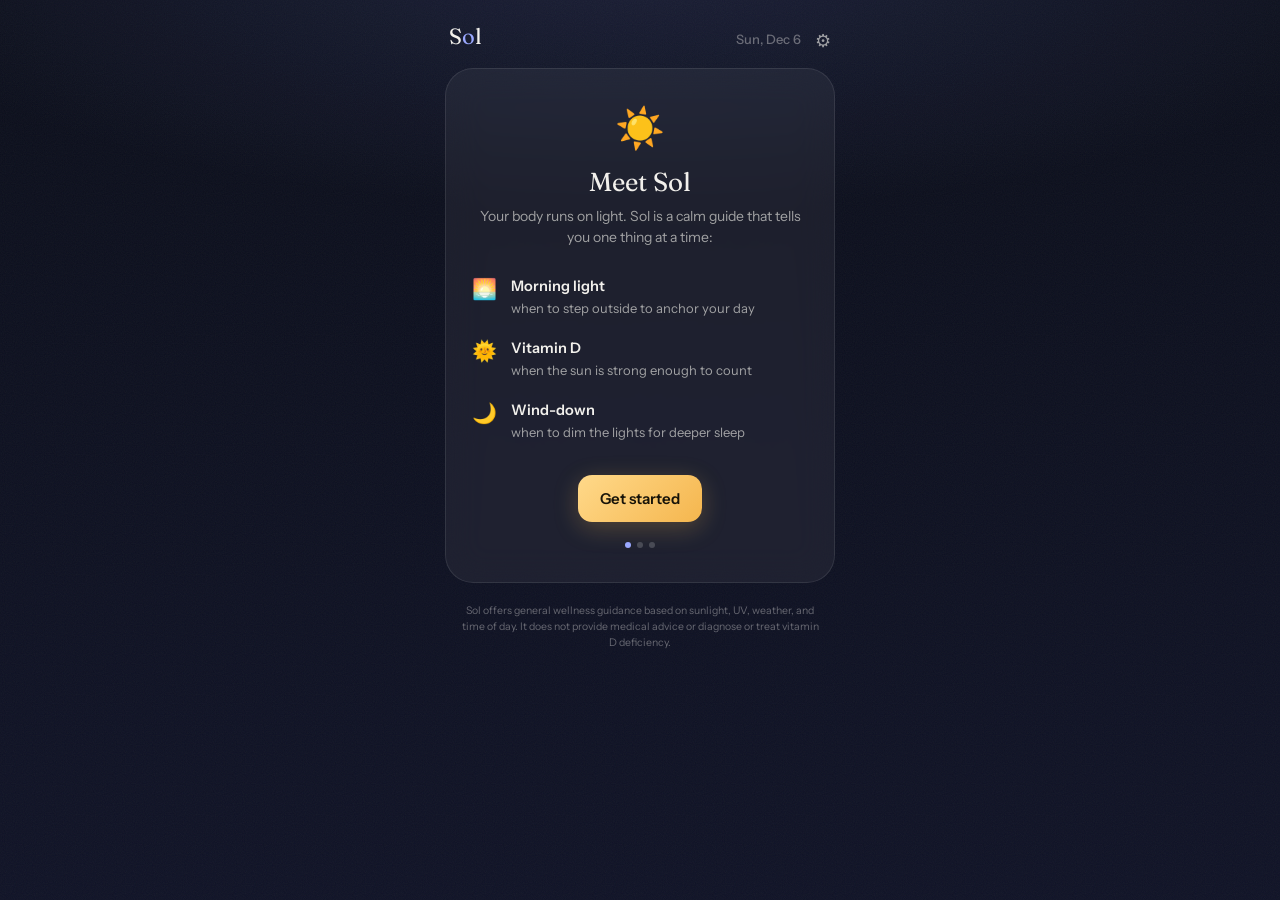
==== index.html @ 6748ffa2 "Sol: circadian rhythm companion MVP Single-file PWA: sunrise/sunset arc, circadian recommendations, " ====
<!DOCTYPE html>
<html lang="en">
<head>
<meta charset="UTF-8">
<meta name="viewport" content="width=device-width, initial-scale=1.0, viewport-fit=cover, user-scalable=no">
<title>Sol: your light, right now</title>
<meta name="description" content="A calm daily guide to morning light, vitamin D, and winding down.">
<meta name="apple-mobile-web-app-capable" content="yes">
<meta name="apple-mobile-web-app-status-bar-style" content="black-translucent">
<meta name="apple-mobile-web-app-title" content="Sol">
<meta name="theme-color" content="#0b0e1a">
<link rel="icon" href="data:image/svg+xml,%3Csvg xmlns='http://www.w3.org/2000/svg' viewBox='0 0 64 64'%3E%3Ccircle cx='32' cy='32' r='14' fill='%23f5b64e'/%3E%3Ccircle cx='32' cy='32' r='22' fill='none' stroke='%23f5b64e' stroke-opacity='.35' stroke-width='3'/%3E%3C/svg%3E">
<link rel="apple-touch-icon" href="icon.png">
<link rel="manifest" href='data:application/manifest+json,{"name":"Sol","short_name":"Sol","display":"standalone","background_color":"%230b0e1a","theme_color":"%230b0e1a","start_url":"."}'>
<link rel="preconnect" href="https://fonts.googleapis.com">
<link rel="preconnect" href="https://fonts.gstatic.com" crossorigin>
<link href="https://fonts.googleapis.com/css2?family=Fraunces:opsz,wght@9..144,300;9..144,400;9..144,500&family=Instrument+Sans:wght@400;500;600&display=swap" rel="stylesheet">
<style>
  :root {
    /* night defaults; themes override */
    --bg-top: #0b0e1a;
    --bg-bottom: #11142a;
    --glow: rgba(99, 112, 190, 0.18);
    --card: rgba(255, 255, 255, 0.055);
    --card-border: rgba(255, 255, 255, 0.09);
    --ink: #f2f0ec;
    --ink-dim: rgba(242, 240, 236, 0.62);
    --ink-faint: rgba(242, 240, 236, 0.38);
    --accent: #9aa8ff;
    --accent-soft: rgba(154, 168, 255, 0.16);
    --sun: #f5b64e;
    --radius-lg: 28px;
    --radius-md: 20px;
    --serif: "Fraunces", Georgia, serif;
    --sans: "Instrument Sans", -apple-system, "Helvetica Neue", sans-serif;
  }
  .theme-dawn    { --bg-top:#141a33; --bg-bottom:#3a3560; --glow:rgba(214,151,131,.22); --accent:#e8a487; --accent-soft:rgba(232,164,135,.16); }
  .theme-morning { --bg-top:#182036; --bg-bottom:#4a4468; --glow:rgba(245,182,78,.26);  --accent:#f5c46e; --accent-soft:rgba(245,196,110,.16); }
  .theme-midday  { --bg-top:#1a2440; --bg-bottom:#3d4d78; --glow:rgba(255,232,170,.28); --accent:#ffe0a1; --accent-soft:rgba(255,224,161,.15); }
  .theme-golden  { --bg-top:#1c1830; --bg-bottom:#5c3a4a; --glow:rgba(240,146,96,.26);  --accent:#f0a370; --accent-soft:rgba(240,163,112,.16); }
  .theme-evening { --bg-top:#100f22; --bg-bottom:#33284e; --glow:rgba(196,140,170,.2);  --accent:#d3a0c0; --accent-soft:rgba(211,160,192,.15); }
  .theme-night   { --bg-top:#0b0e1a; --bg-bottom:#11142a; --glow:rgba(99,112,190,.18);  --accent:#9aa8ff; --accent-soft:rgba(154,168,255,.16); }

  * { margin: 0; padding: 0; box-sizing: border-box; -webkit-tap-highlight-color: transparent; }
  html { height: 100%; }
  body {
    min-height: 100%;
    font-family: var(--sans);
    color: var(--ink);
    background: linear-gradient(180deg, var(--bg-top) 0%, var(--bg-bottom) 130%);
    background-attachment: fixed;
    transition: background 1.2s ease;
    -webkit-font-smoothing: antialiased;
  }
  /* soft ambient glow behind the top of the page */
  .sky {
    position: fixed; inset: 0; pointer-events: none; z-index: 0;
    background: radial-gradient(ellipse 90% 42% at 50% -6%, var(--glow), transparent 70%);
    transition: background 1.2s ease;
  }
  /* faint grain so gradients don't band */
  .sky::after {
    content: ""; position: absolute; inset: 0; opacity: .05; mix-blend-mode: overlay;
    background-image: url("data:image/svg+xml,%3Csvg xmlns='http://www.w3.org/2000/svg' width='120' height='120'%3E%3Cfilter id='n'%3E%3CfeTurbulence type='fractalNoise' baseFrequency='.9' numOctaves='2'/%3E%3C/filter%3E%3Crect width='120' height='120' filter='url(%23n)'/%3E%3C/svg%3E");
  }

  .app {
    position: relative; z-index: 1;
    max-width: 430px; margin: 0 auto;
    padding: calc(env(safe-area-inset-top, 0px) + 20px) 20px calc(env(safe-area-inset-bottom, 0px) + 28px);
    display: flex; flex-direction: column; gap: 14px;
  }

  /* ---------- header ---------- */
  header { display: flex; align-items: baseline; justify-content: space-between; padding: 2px 4px 4px; }
  .wordmark { font-family: var(--serif); font-weight: 400; font-size: 22px; letter-spacing: .01em; }
  .wordmark span { color: var(--accent); }
  .head-right { display: flex; align-items: center; gap: 14px; }
  .date-line { font-size: 13px; color: var(--ink-faint); font-weight: 500; }
  .gear {
    background: none; border: none; color: var(--ink-dim); cursor: pointer;
    font-size: 18px; line-height: 1; padding: 12px; margin: -12px; transform: translateY(2px);
  }

  /* ---------- cards ---------- */
  .card {
    background: var(--card);
    border: 1px solid var(--card-border);
    border-radius: var(--radius-lg);
    backdrop-filter: blur(18px);
    -webkit-backdrop-filter: blur(18px);
    padding: 22px;
    opacity: 0; transform: translateY(14px);
    animation: rise .7s cubic-bezier(.22,.9,.3,1) forwards;
  }
  .card:nth-of-type(2) { animation-delay: .08s; }
  .card:nth-of-type(3) { animation-delay: .16s; }
  .card:nth-of-type(4) { animation-delay: .24s; }
  .card:nth-of-type(5) { animation-delay: .32s; }
  @keyframes rise { to { opacity: 1; transform: none; } }

  /* ---------- hero ---------- */
  .hero { padding: 18px 22px 20px; }
  .hero-body { margin-top: 16px; }
  .hero-state {
    display: inline-flex; align-items: center; gap: 7px;
    font-size: 12px; font-weight: 600; letter-spacing: .14em; text-transform: uppercase;
    color: var(--accent); background: var(--accent-soft);
    padding: 6px 12px; border-radius: 100px; margin-bottom: 14px;
  }
  .hero-state .dot { width: 6px; height: 6px; border-radius: 50%; background: var(--accent); animation: breathe 3.2s ease-in-out infinite; }
  @keyframes breathe { 0%,100% { opacity: .4; transform: scale(.85);} 50% { opacity: 1; transform: scale(1);} }
  .hero h1 { font-family: var(--serif); font-weight: 400; font-size: 27px; line-height: 1.15; letter-spacing: -.01em; margin-bottom: 6px; }
  .hero p { font-size: 14px; line-height: 1.5; color: var(--ink-dim); max-width: 36ch; }
  .hero .action { margin-top: 10px; font-size: 14px; color: var(--ink-dim); font-weight: 500; line-height: 1.45; }
  .hero .action em { font-style: normal; color: var(--accent); font-weight: 600; }
  .action-row { display: flex; align-items: center; justify-content: space-between; gap: 12px; margin-top: 16px; }
  .checkin {
    font-family: var(--sans); font-size: 14px; font-weight: 600;
    color: #171308;
    background: linear-gradient(135deg, #ffd98a, var(--sun));
    border: none; border-radius: 100px; padding: 11px 18px;
    cursor: pointer; white-space: nowrap;
    box-shadow: 0 4px 18px rgba(245, 182, 78, 0.22);
    transition: transform .15s ease, box-shadow .3s ease, opacity .3s ease;
  }
  .checkin:active { transform: scale(.96); }
  .checkin.done {
    background: var(--accent-soft); color: var(--accent);
    box-shadow: none; cursor: default;
  }
  .streak-mini {
    margin-left: auto; display: flex; flex-direction: column; align-items: flex-end; gap: 6px;
    font-size: 12px; font-weight: 500; color: var(--ink-dim);
  }

  /* ---------- sun arc / timeline ---------- */
  .arc-wrap { position: relative; margin: 4px 0 2px; }
  .arc-wrap svg { display: block; width: 100%; height: auto; }
  .arc-track { stroke: rgba(255,255,255,.1); }
  .arc-day { stroke: url(#arcGrad); }
  .arc-times { display: flex; justify-content: space-between; font-size: 12px; color: var(--ink-faint); font-weight: 500; margin-top: -6px; padding: 0 6px; }
  .arc-times b { display: block; color: var(--ink-dim); font-weight: 600; font-size: 12.5px; }

  .windows { display: flex; flex-direction: column; gap: 2px; margin-top: 16px; }
  .win {
    display: flex; align-items: center; gap: 12px;
    padding: 10px 6px; border-radius: 12px;
    font-size: 14px;
  }
  .win.now { background: var(--accent-soft); }
  .win .w-icon { width: 26px; text-align: center; font-size: 15px; flex: none; }
  .win .w-name { font-weight: 500; }
  .win .w-time { margin-left: auto; color: var(--ink-dim); font-variant-numeric: tabular-nums; font-size: 13.5px; }
  .win.past { opacity: .42; }
  .win.now .w-time { color: var(--accent); font-weight: 600; }

  /* ---------- context chips ---------- */
  .chips { display: grid; grid-template-columns: 1fr 1fr 1fr; gap: 10px; }
  .chip {
    background: var(--card); border: 1px solid var(--card-border);
    border-radius: var(--radius-md); padding: 13px 11px;
    backdrop-filter: blur(18px); -webkit-backdrop-filter: blur(18px);
    opacity: 0; animation: rise .7s cubic-bezier(.22,.9,.3,1) forwards; animation-delay: .2s;
    min-width: 0;
  }
  .chip .c-label { font-size: 10.5px; font-weight: 600; letter-spacing: .12em; text-transform: uppercase; color: var(--ink-faint); margin-bottom: 6px; }
  .chip .c-value { font-size: 17px; font-weight: 600; letter-spacing: -.01em; white-space: nowrap; overflow: hidden; text-overflow: ellipsis; }
  .chip .c-sub { font-size: 11px; color: var(--ink-dim); margin-top: 3px; white-space: nowrap; overflow: hidden; text-overflow: ellipsis; letter-spacing: -.01em; }
  .uv-dot { display: inline-block; width: 8px; height: 8px; border-radius: 50%; margin-right: 5px; transform: translateY(-1px); }

  /* ---------- today's light moments ---------- */
  .moment-dots { display: flex; gap: 8px; }
  .moment-dots span {
    width: 27px; height: 27px; border-radius: 50%;
    display: grid; place-items: center; font-size: 13px;
    background: rgba(255,255,255,.06); border: 1px solid var(--card-border);
    opacity: .4; filter: grayscale(.5);
    transition: opacity .3s ease, filter .3s ease;
  }
  .moment-dots span.hit {
    opacity: 1; filter: none;
    background: rgba(245,182,78,.14); border-color: rgba(245,182,78,.45);
    box-shadow: 0 0 10px rgba(245,182,78,.25);
    animation: pop .4s cubic-bezier(.3,1.4,.5,1);
  }
  @keyframes pop { 0% { transform: scale(.3); } 70% { transform: scale(1.3); } 100% { transform: scale(1); } }
  .w-done { color: var(--sun); margin-left: 7px; font-weight: 700; }

  /* ---------- footer ---------- */
  footer { font-size: 10.5px; line-height: 1.55; color: var(--ink-faint); text-align: center; padding: 6px 14px 0; opacity: 0; animation: rise .7s ease forwards; animation-delay: .45s; }

  /* ---------- location prompt / error states ---------- */
  .state-card { text-align: center; padding: 34px 24px; }
  .state-card .big-sun { font-size: 40px; margin-bottom: 14px; display: block; animation: breathe 3.2s ease-in-out infinite; }
  .state-card h2 { font-family: var(--serif); font-weight: 400; font-size: 26px; margin-bottom: 8px; }
  .state-card p { font-size: 14px; color: var(--ink-dim); line-height: 1.5; margin-bottom: 18px; }
  .btn {
    font-family: var(--sans); font-size: 15px; font-weight: 600;
    border: none; border-radius: 14px; padding: 14px 22px; cursor: pointer;
    background: linear-gradient(135deg, #ffd98a, var(--sun)); color: #171308;
    box-shadow: 0 6px 24px rgba(245,182,78,.25);
  }
  .btn.ghost { background: none; box-shadow: none; color: var(--ink-dim); font-weight: 500; margin-top: 4px; }

  /* ---------- onboarding ---------- */
  .ob-rows { margin: 6px 0 22px; text-align: left; }
  .ob-row { display: flex; gap: 14px; align-items: flex-start; padding: 11px 2px; }
  .ob-row > span { font-size: 20px; line-height: 1.2; flex: none; }
  .ob-row b { display: block; font-size: 14.5px; font-weight: 600; margin-bottom: 2px; }
  .ob-row small { font-size: 13px; color: var(--ink-dim); line-height: 1.4; }
  .ob-times { display: flex; gap: 12px; text-align: left; margin: 4px 0 18px; }
  .ob-times .field { flex: 1; margin-bottom: 0; }
  .state-card h2 .opt { font-size: 14px; color: var(--ink-faint); font-family: var(--sans); }
  .ob-dots { display: flex; gap: 6px; justify-content: center; margin-top: 20px; }
  .ob-dots span { width: 6px; height: 6px; border-radius: 50%; background: rgba(255,255,255,.18); transition: background .3s ease; }
  .ob-dots span.on { background: var(--accent); }

  /* ---------- day glance (for trackers) ---------- */
  .glance {
    text-align: center; font-size: 12.5px; color: var(--ink-faint); font-weight: 500;
    margin-top: 14px; padding-top: 12px; border-top: 1px solid rgba(255,255,255,.07);
    font-variant-numeric: tabular-nums;
  }
  .glance b { color: var(--ink-dim); font-weight: 600; }

  /* ---------- settings sheet ---------- */
  .sheet-veil {
    position: fixed; inset: 0; z-index: 40; background: rgba(5,6,14,.55);
    backdrop-filter: blur(4px); -webkit-backdrop-filter: blur(4px);
    opacity: 0; pointer-events: none; transition: opacity .3s ease;
  }
  .sheet {
    position: fixed; left: 0; right: 0; bottom: 0; z-index: 50;
    max-width: 430px; margin: 0 auto;
    background: linear-gradient(180deg, #191d33, #12152a);
    border: 1px solid var(--card-border); border-bottom: none;
    border-radius: 26px 26px 0 0;
    padding: 14px 22px calc(env(safe-area-inset-bottom, 0px) + 26px);
    transform: translateY(105%); transition: transform .38s cubic-bezier(.3,.9,.3,1);
    max-height: 86vh; overflow-y: auto;
  }
  body.sheet-open .sheet { transform: none; }
  body.sheet-open .sheet-veil { opacity: 1; pointer-events: auto; }
  .grabber { width: 38px; height: 4px; border-radius: 4px; background: rgba(255,255,255,.2); margin: 0 auto 18px; }
  .sheet h2 { font-family: var(--serif); font-weight: 400; font-size: 24px; margin-bottom: 18px; }
  .field { margin-bottom: 18px; }
  .field label { display: block; font-size: 12px; font-weight: 600; letter-spacing: .1em; text-transform: uppercase; color: var(--ink-faint); margin-bottom: 8px; }
  .field input, .field select {
    width: 100%; font-family: var(--sans); font-size: 16px; color: var(--ink);
    background: rgba(255,255,255,.06); border: 1px solid var(--card-border);
    border-radius: 12px; padding: 13px 14px; outline: none; appearance: none;
  }
  .field input:focus { border-color: var(--accent); }
  .seg { display: flex; background: rgba(255,255,255,.06); border: 1px solid var(--card-border); border-radius: 12px; padding: 3px; }
  .seg button {
    flex: 1; font-family: var(--sans); font-size: 13.5px; font-weight: 500; color: var(--ink-dim);
    background: none; border: none; border-radius: 9px; padding: 10px 4px; cursor: pointer;
  }
  .seg button.on { background: var(--accent-soft); color: var(--accent); font-weight: 600; }
  .geo-results { display: flex; flex-direction: column; gap: 4px; margin-top: 8px; }
  .geo-results button {
    text-align: left; font-family: var(--sans); font-size: 14.5px; color: var(--ink);
    background: rgba(255,255,255,.05); border: 1px solid var(--card-border);
    border-radius: 10px; padding: 11px 13px; cursor: pointer;
  }
  .sheet .save { width: 100%; margin-top: 6px; }
  .loc-note { font-size: 12.5px; color: var(--ink-faint); margin-top: 8px; line-height: 1.5; }
  .use-gps {
    width: 100%; font-family: var(--sans); font-size: 14px; font-weight: 500; color: var(--accent);
    background: var(--accent-soft); border: none; border-radius: 12px; padding: 12px; cursor: pointer; margin-bottom: 8px;
  }

  /* ---------- reminder toggles ---------- */
  .rem-row { display: flex; justify-content: space-between; align-items: center; padding: 9px 2px; font-size: 14.5px; }
  .tog {
    width: 46px; height: 27px; border-radius: 100px; flex: none;
    background: rgba(255,255,255,.12); border: 1px solid var(--card-border);
    position: relative; cursor: pointer; transition: background .25s ease;
  }
  .tog::after {
    content: ""; position: absolute; top: 2px; left: 2px; width: 21px; height: 21px;
    border-radius: 50%; background: #fff; opacity: .9; transition: transform .25s ease;
  }
  .tog.on { background: var(--sun); border-color: var(--sun); }
  .tog.on::after { transform: translateX(19px); }

  /* ---------- accessibility ---------- */
  @media (prefers-reduced-motion: reduce) {
    *, *::before, *::after { animation-duration: .01ms !important; animation-iteration-count: 1 !important; transition-duration: .01ms !important; }
    .card, .chip { opacity: 1; transform: none; }
  }

  /* toast */
  .toast {
    position: fixed; left: 50%; bottom: calc(env(safe-area-inset-bottom, 0px) + 26px);
    transform: translate(-50%, 80px); z-index: 60;
    background: #1d2138; color: var(--ink); font-size: 14px; font-weight: 500;
    border: 1px solid var(--card-border); border-radius: 100px; padding: 12px 20px;
    transition: transform .4s cubic-bezier(.3,.9,.3,1); pointer-events: none;
    box-shadow: 0 10px 30px rgba(0,0,0,.4); white-space: nowrap;
  }
  .toast.show { transform: translate(-50%, 0); }

  .hidden { display: none !important; }
</style>
</head>
<body class="theme-night">
<div class="sky"></div>

<div class="app" id="app">
  <header>
    <div class="wordmark">S<span>o</span>l</div>
    <div class="head-right">
      <div class="date-line" id="dateLine"></div>
      <button class="gear" id="gearBtn" aria-label="Settings">⚙︎</button>
    </div>
  </header>

  <!-- onboarding / location state -->
  <div class="card state-card" id="stateCard">
    <div class="ob-step" id="ob1">
      <span class="big-sun">☀️</span>
      <h2>Meet Sol</h2>
      <p>Your body runs on light. Sol is a calm guide that tells you one thing at a time:</p>
      <div class="ob-rows">
        <div class="ob-row"><span>🌅</span><div><b>Morning light</b><small>when to step outside to anchor your day</small></div></div>
        <div class="ob-row"><span>🌞</span><div><b>Vitamin D</b><small>when the sun is strong enough to count</small></div></div>
        <div class="ob-row"><span>🌙</span><div><b>Wind-down</b><small>when to dim the lights for deeper sleep</small></div></div>
      </div>
      <button class="btn" id="ob1Next">Get started</button>
    </div>
    <div class="ob-step hidden" id="ob2">
      <span class="big-sun">📍</span>
      <h2 id="stateTitle">Where are you?</h2>
      <p id="stateMsg">Sunrise, UV, and vitamin D all depend on where you stand. Your location never leaves your phone.</p>
      <button class="btn" id="geoBtn">Use my location</button><br>
      <button class="btn ghost" id="manualBtn">Enter a city instead</button>
    </div>
    <div class="ob-step hidden" id="ob3">
      <span class="big-sun">⏰</span>
      <h2>Your rhythm <small class="opt">(optional)</small></h2>
      <p>Wake and bed times tune the light windows to your real day. Not sure? Skip it. Sol works fine without them.</p>
      <div class="ob-times">
        <div class="field"><label>Wake time</label><input type="time" id="obWake"></div>
        <div class="field"><label>Bedtime</label><input type="time" id="obBed"></div>
      </div>
      <button class="btn" id="ob3Done">Show my day</button><br>
      <button class="btn ghost" id="ob3Skip">Skip for now</button>
    </div>
    <div class="ob-dots"><span id="obd1" class="on"></span><span id="obd2"></span><span id="obd3"></span></div>
  </div>

  <!-- main UI -->
  <div id="main" class="hidden" style="display:contents">
    <div class="card hero" id="heroCard">
      <div class="hero-state"><span class="dot"></span><span id="heroState">—</span></div>
      <div class="arc-wrap">
        <svg viewBox="0 0 340 148" id="arcSvg">
          <defs>
            <linearGradient id="arcGrad" x1="0" y1="0" x2="1" y2="0">
              <stop offset="0" stop-color="#e8a487"/>
              <stop offset=".35" stop-color="#ffd98a"/>
              <stop offset=".65" stop-color="#ffe8b0"/>
              <stop offset="1" stop-color="#f0a370"/>
            </linearGradient>
          </defs>
          <path class="arc-track" d="M 50 140 A 120 120 0 0 1 290 140" fill="none" stroke-width="2.5" stroke-linecap="round" stroke-dasharray="1 7"/>
          <path class="arc-day" id="arcDay" d="M 50 140 A 120 120 0 0 1 290 140" fill="none" stroke-width="3" stroke-linecap="round"/>
          <g id="sunDot">
            <circle r="12" fill="rgba(245,182,78,.22)"/>
            <circle r="6" fill="#ffd98a"/>
          </g>
          <g id="moonDot" class="hidden">
            <circle r="5.5" fill="#c9d2ff" opacity=".9"/>
          </g>
        </svg>
      </div>
      <div class="arc-times">
        <div>Sunrise<b id="tSunrise">—</b></div>
        <div style="text-align:right">Sunset<b id="tSunset">—</b></div>
      </div>
      <div class="hero-body">
        <h1 id="heroTitle">—</h1>
        <p id="heroSub">—</p>
        <div class="action" id="heroAction"></div>
        <div class="action-row">
          <button class="checkin hidden" id="checkinBtn">I got outside ☀️</button>
          <div class="streak-mini">
            <div class="moment-dots" id="momentDots">
              <span data-m="morning" title="Morning light">🌅</span><span data-m="midday" title="Daylight">🌞</span><span data-m="evening" title="Wind-down">🌙</span>
            </div>
            <span id="streakLabel"></span>
          </div>
        </div>
      </div>
    </div>

    <div class="card" id="timelineCard">
      <div class="windows" id="windows"></div>
      <div class="glance" id="glance"></div>
    </div>

    <div class="chips">
      <div class="chip">
        <div class="c-label">UV index</div>
        <div class="c-value" id="uvValue">—</div>
        <div class="c-sub" id="uvSub">—</div>
      </div>
      <div class="chip">
        <div class="c-label">Weather</div>
        <div class="c-value" id="wxValue">—</div>
        <div class="c-sub" id="wxSub">—</div>
      </div>
      <div class="chip">
        <div class="c-label">Vitamin D</div>
        <div class="c-value" id="vdValue">—</div>
        <div class="c-sub" id="vdSub">—</div>
      </div>
    </div>

  </div>

  <footer>Sol offers general wellness guidance based on sunlight, UV, weather, and time of day. It does not provide medical advice or diagnose or treat vitamin D deficiency.</footer>
</div>

<!-- settings -->
<div class="sheet-veil" id="veil"></div>
<div class="sheet" id="sheet" role="dialog" aria-label="Settings">
  <div class="grabber"></div>
  <h2>Settings</h2>

  <div class="field">
    <label>Location</label>
    <button class="use-gps" id="gpsBtn">📍 Use my current location</button>
    <input type="text" id="cityInput" placeholder="Or search a city…" autocomplete="off">
    <div class="geo-results" id="geoResults"></div>
    <div class="loc-note" id="locNote"></div>
  </div>

  <div class="field">
    <label>Wake time <span style="text-transform:none;letter-spacing:0;font-weight:400">(optional)</span></label>
    <input type="time" id="wakeInput">
  </div>

  <div class="field">
    <label>Bedtime <span style="text-transform:none;letter-spacing:0;font-weight:400">(optional)</span></label>
    <input type="time" id="bedInput">
  </div>

  <div class="field">
    <label>Skin &amp; sun</label>
    <div class="seg" id="skinSeg">
      <button data-v="fair">Burns easily</button>
      <button data-v="medium" class="on">Medium</button>
      <button data-v="dark">Rarely burns</button>
    </div>
  </div>

  <div class="field">
    <label>Units</label>
    <div class="seg" id="unitSeg">
      <button data-v="f" class="on">°F</button>
      <button data-v="c">°C</button>
    </div>
  </div>

  <div class="field">
    <label>Reminders</label>
    <div class="rem-row"><span>🌅 Morning light</span><button class="tog" id="remMorning" aria-label="Morning light reminder"></button></div>
    <div class="rem-row"><span>🌞 Vitamin D window</span><button class="tog" id="remMidday" aria-label="Vitamin D reminder"></button></div>
    <div class="rem-row"><span>🌙 Evening wind-down</span><button class="tog" id="remEvening" aria-label="Evening wind-down reminder"></button></div>
    <div class="loc-note" id="remNote"></div>
    <button class="use-gps hidden" id="icsBtn" style="margin-top:10px">📅 Add reminders to my calendar</button>
  </div>

  <button class="btn save" id="saveBtn">Done</button>
</div>

<div class="toast" id="toast"></div>

<script>
"use strict";

/* ============================================================
   Sol — single-file circadian rhythm companion
   Data: Open-Meteo (weather/UV/geocoding). Solar math: local.
   Storage: localStorage only. No backend, no accounts.
   Debug: append ?sim=HH:MM (or full ISO) to simulate a time.
   ============================================================ */

const $ = id => document.getElementById(id);
const LS = {
  get(k, fb) { try { const v = localStorage.getItem("sol_" + k); return v == null ? fb : JSON.parse(v); } catch { return fb; } },
  set(k, v) { try { localStorage.setItem("sol_" + k, JSON.stringify(v)); } catch {} }
};

/* ---------- simulated clock for testing ---------- */
const simParam = new URLSearchParams(location.search).get("sim");
let simOffset = 0;
if (simParam) {
  const target = /^\d{1,2}:\d{2}$/.test(simParam)
    ? new Date(new Date().toDateString() + " " + simParam)
    : new Date(simParam);
  if (!isNaN(target)) simOffset = target - Date.now();
}
const now = () => new Date(Date.now() + simOffset);

/* ---------- solar math (NOAA approximation) ---------- */
const rad = Math.PI / 180;
function dayOfYear(d) {
  return Math.floor((d - new Date(d.getFullYear(), 0, 0)) / 864e5);
}
function solarDeclination(d) {
  return -23.44 * rad * Math.cos(2 * Math.PI / 365 * (dayOfYear(d) + 10));
}
function equationOfTime(d) { // minutes
  const b = 2 * Math.PI * (dayOfYear(d) - 81) / 364;
  return 9.87 * Math.sin(2 * b) - 7.53 * Math.cos(b) - 1.5 * Math.sin(b);
}
function solarElevation(lat, lng, when) {
  const decl = solarDeclination(when);
  const utcHours = when.getUTCHours() + when.getUTCMinutes() / 60 + when.getUTCSeconds() / 3600;
  const solarTime = utcHours + lng / 15 + equationOfTime(when) / 60; // hours
  const hourAngle = (solarTime - 12) * 15 * rad;
  const latR = lat * rad;
  const sinEl = Math.sin(latR) * Math.sin(decl) + Math.cos(latR) * Math.cos(decl) * Math.cos(hourAngle);
  return Math.asin(Math.max(-1, Math.min(1, sinEl))) / rad; // degrees
}
function sunTimes(lat, lng, d) {
  // returns {sunrise, sunset, solarNoon} as Dates, or nulls (polar day/night)
  const decl = solarDeclination(d);
  const latR = lat * rad;
  const cosH = (Math.sin(-0.833 * rad) - Math.sin(latR) * Math.sin(decl)) / (Math.cos(latR) * Math.cos(decl));
  const noonUTCh = 12 - lng / 15 - equationOfTime(d) / 60;
  const mkUTC = h => {
    const base = new Date(Date.UTC(d.getFullYear(), d.getMonth(), d.getDate()));
    return new Date(base.getTime() + h * 36e5);
  };
  const solarNoon = mkUTC(noonUTCh);
  if (cosH < -1) return { sunrise: null, sunset: null, solarNoon, polar: "day" };
  if (cosH > 1)  return { sunrise: null, sunset: null, solarNoon, polar: "night" };
  const H = Math.acos(cosH) / rad / 15; // half day length in hours
  return { sunrise: mkUTC(noonUTCh - H), sunset: mkUTC(noonUTCh + H), solarNoon, polar: null };
}

/* ---------- formatting ---------- */
function fmtTime(d) {
  if (!d) return "—";
  return d.toLocaleTimeString([], { hour: "numeric", minute: "2-digit" }).replace(/\s?([AP]M)/i, (m, p) => " " + p.toUpperCase());
}
function fmtDur(ms) {
  const m = Math.max(0, Math.round(ms / 6e4));
  const h = Math.floor(m / 60), r = m % 60;
  if (h && r) return `${h}h ${r}m`;
  if (h) return `${h}h`;
  return `${r}m`;
}
const dayKey = d => d.getFullYear() + "-" + String(d.getMonth() + 1).padStart(2, "0") + "-" + String(d.getDate()).padStart(2, "0");
function fmtRange(a, b) {
  if (!a || !b) return "—";
  const sa = fmtTime(a), sb = fmtTime(b);
  const ma = sa.slice(-2), mb = sb.slice(-2);
  return ma === mb ? sa.slice(0, -3) + "–" + sb : sa + " – " + sb;
}

/* ---------- weather code labels (WMO) ---------- */
function wxLabel(code) {
  const map = {
    0: ["Clear", "☀️"], 1: ["Mostly clear", "🌤"], 2: ["Partly cloudy", "⛅️"], 3: ["Overcast", "☁️"],
    45: ["Foggy", "🌫"], 48: ["Foggy", "🌫"],
    51: ["Light drizzle", "🌦"], 53: ["Drizzle", "🌦"], 55: ["Drizzle", "🌧"],
    61: ["Light rain", "🌧"], 63: ["Rain", "🌧"], 65: ["Heavy rain", "🌧"],
    66: ["Freezing rain", "🌧"], 67: ["Freezing rain", "🌧"],
    71: ["Light snow", "🌨"], 73: ["Snow", "🌨"], 75: ["Heavy snow", "❄️"], 77: ["Snow", "🌨"],
    80: ["Showers", "🌦"], 81: ["Showers", "🌧"], 82: ["Heavy showers", "🌧"],
    85: ["Snow showers", "🌨"], 86: ["Snow showers", "❄️"],
    95: ["Thunderstorm", "⛈"], 96: ["Thunderstorm", "⛈"], 99: ["Thunderstorm", "⛈"]
  };
  return map[code] || ["—", ""];
}
function uvInfo(uv) {
  if (uv == null) return { cat: "—", color: "#888" };
  if (uv < 3)  return { cat: "Low", color: "#7ed491" };
  if (uv < 6)  return { cat: "Moderate", color: "#f2d066" };
  if (uv < 8)  return { cat: "High", color: "#f2a25c" };
  if (uv < 11) return { cat: "Very high", color: "#ef7070" };
  return { cat: "Extreme", color: "#c77dde" };
}

/* ---------- settings ---------- */
const settings = {
  loc: LS.get("loc", null),          // {lat, lng, name}
  wake: LS.get("wake", ""),          // "HH:MM"
  bed: LS.get("bed", ""),
  skin: LS.get("skin", "medium"),
  units: LS.get("units", "f"),
  reminders: LS.get("reminders", { morning: false, midday: false, evening: false })
};

/* ---------- tracking: three light moments per day ----------
   morning = morning light, midday = daylight/vitamin D, evening = wind-down.
   Days reset on their own; no chains, no guilt. */
const MOMENTS = ["morning", "midday", "evening"];
const MOMENT_LABELS = {
  morning: ["I got my morning light ☀️", "Morning light ✓"],
  midday:  ["I got some daylight ☀️", "Daylight ✓"],
  evening: ["I'm winding down 🌙", "Winding down ✓"]
};
function getMoments() { return LS.get("moments", {}); }
function todayMoments() { return getMoments()[dayKey(now())] || {}; }
function logMoment(m) {
  const all = getMoments();
  const k = dayKey(now());
  all[k] = { ...(all[k] || {}), [m]: true };
  LS.set("moments", all);
}
// migrate the old single-tap checkins (each counted as a morning)
(function migrateCheckins() {
  const old = LS.get("checkins", null);
  if (!old || !old.length) return;
  const all = getMoments();
  old.forEach(d => { all[d] = { ...(all[d] || {}), morning: true }; });
  LS.set("moments", all);
  try { localStorage.removeItem("sol_checkins"); } catch {}
})();

/* ---------- data fetch ---------- */
let wx = null; // { tempF, tempC, code, cloud, uvNow, uvMax, uvPeak: Date, hourly: [{t: Date, uv}] , fetchedAt }

async function fetchWeather(lat, lng) {
  const url = `https://api.open-meteo.com/v1/forecast?latitude=${lat}&longitude=${lng}` +
    `&current=temperature_2m,weather_code,cloud_cover,uv_index` +
    `&hourly=uv_index&daily=uv_index_max&forecast_days=2&timezone=auto`;
  const res = await fetch(url);
  if (!res.ok) throw new Error("weather fetch failed");
  const j = await res.json();
  const hourly = (j.hourly?.time || []).map((t, i) => ({ t: new Date(t), uv: j.hourly.uv_index[i] }));
  // today's UV peak hour
  const todayK = dayKey(now());
  let uvPeak = null, uvMax = j.daily?.uv_index_max?.[0] ?? null, best = -1;
  for (const h of hourly) {
    if (dayKey(h.t) === todayK && h.uv > best) { best = h.uv; uvPeak = h.t; }
  }
  const tempC = j.current.temperature_2m;
  wx = {
    tempC, tempF: tempC * 9 / 5 + 32,
    code: j.current.weather_code, cloud: j.current.cloud_cover,
    uvNow: j.current.uv_index, uvMax, uvPeak, hourly,
    fetchedAt: Date.now()
  };
  LS.set("wxCache", wx);
}

/* ---------- vitamin D window ----------
   Conservative: solar elevation ≥ 30° AND forecast UV ≥ 3 (≥2.5 for fair skin).
   Scans today's hours; returns {start, end} or null. */
function vitaminDWindow(lat, lng) {
  const uvNeeded = settings.skin === "fair" ? 2.5 : settings.skin === "dark" ? 3.5 : 3;
  const uvAt = t => {
    if (!wx?.hourly?.length) return null;
    let bestH = null, bestGap = Infinity;
    for (const h of wx.hourly) {
      const gap = Math.abs(h.t - t);
      if (gap < bestGap) { bestGap = gap; bestH = h; }
    }
    return bestH ? bestH.uv : null;
  };
  const base = now(); base.setHours(0, 0, 0, 0);
  let start = null, end = null;
  for (let m = 0; m < 1440; m += 10) {
    const t = new Date(base.getTime() + m * 6e4);
    const el = solarElevation(lat, lng, t);
    const uv = uvAt(t);
    const ok = el >= 30 && (uv == null ? el >= 38 : uv >= uvNeeded); // fall back to pure sun-angle if UV missing
    if (ok && !start) start = t;
    if (ok) end = t;
  }
  return start ? { start, end } : null;
}

/* ---------- circadian state machine ---------- */
function computeDay(lat, lng) {
  const t = now();
  const st = sunTimes(lat, lng, t);
  const { sunrise, sunset } = st;
  const vd = vitaminDWindow(lat, lng);

  // morning light window: sunrise → sunrise+2.5h; if wake set and later, wake → wake+90m
  let mlStart = sunrise, mlEnd = sunrise ? new Date(sunrise.getTime() + 2.5 * 36e5) : null;
  if (settings.wake && sunrise) {
    const [h, m] = settings.wake.split(":").map(Number);
    const wakeT = new Date(t); wakeT.setHours(h, m, 0, 0);
    if (wakeT > sunrise) { mlStart = wakeT; mlEnd = new Date(wakeT.getTime() + 1.5 * 36e5); }
  }
  // dim-down: bedtime-2h if set, else sunset+45m
  let dimStart = null;
  if (settings.bed && sunset) {
    const [h, m] = settings.bed.split(":").map(Number);
    const bedT = new Date(t); bedT.setHours(h, m, 0, 0);
    if (bedT.getHours() < 12) bedT.setDate(bedT.getDate() + (t.getHours() >= 12 ? 0 : 0)); // after-midnight bedtimes: keep same calendar day for display
    dimStart = new Date(bedT.getTime() - 2 * 36e5);
  } else if (sunset) {
    dimStart = new Date(sunset.getTime() + 45 * 6e4);
  }
  const goldenStart = sunset ? new Date(sunset.getTime() - 60 * 6e4) : null;

  return { t, sunrise, sunset, solarNoon: st.solarNoon, polar: st.polar, vd, mlStart, mlEnd, dimStart, goldenStart };
}

function pickState(day) {
  const { t, sunrise, sunset, vd, mlStart, mlEnd, dimStart, goldenStart, polar } = day;
  // tomorrow's sunrise, for evening/night "next best time" suggestions
  const tmrw = new Date(t); tmrw.setDate(tmrw.getDate() + 1);
  const nextRise = sunTimes(day.lat, day.lng, tmrw).sunrise;
  const nextRiseRange = nextRise ? fmtRange(nextRise, new Date(nextRise.getTime() + 30 * 6e4)) : null;
  const badWx = wx && [61,63,65,66,67,71,73,75,77,80,81,82,85,86,95,96,99].includes(wx.code);
  const outsideLine = badWx
    ? "Weather is rough right now, so sit near your brightest window, or step out briefly when it eases."
    : null;

  if (polar === "night") return {
    key: "polarNight", label: "Polar night", title: "Little sun this season",
    sub: "The sun stays below the horizon at your latitude right now. Bright indoor light in the morning and dim evenings still help your rhythm.",
    action: "Bright light on waking, low light at night", moment: null
  };
  if (polar === "day") return {
    key: "polarDay", label: "Midnight sun", title: "The sun is up around the clock",
    sub: "Keep a steady rhythm: light anchors in the morning, and darken your bedroom well before sleep.",
    action: "Darken your evenings on a schedule", moment: "midday"
  };

  if (t < sunrise) {
    const gap = sunrise - t;
    return {
      key: "preDawn", label: "Before sunrise", title: "Prepare for morning light",
      sub: "Light soon after sunrise is the strongest signal you can give your body clock.",
      action: `☀️ Step outside <em>${fmtRange(sunrise, new Date(sunrise.getTime() + 30 * 6e4))}</em>`, moment: null
    };
  }
  if (t >= sunrise && t < mlEnd && (!vd || t < vd.start)) {
    const inWindow = t >= mlStart;
    return {
      key: "morning", label: "Morning light", title: inWindow ? "Get outside now" : "Morning light is here",
      sub: outsideLine || "Even a cloudy sky is far brighter than indoor light.",
      action: `☀️ Best time: <em>now, 10–20 min</em> · until ${fmtTime(mlEnd)}`, moment: "morning"
    };
  }
  if (vd && t >= vd.start && t <= vd.end) {
    const uv = wx?.uvNow;
    const careful = uv != null && uv >= 6 ? " UV is high, so keep it short." : "";
    return {
      key: "vitd", label: "Vitamin D window", title: "Vitamin D possible now",
      sub: outsideLine || `The sun is high enough for your skin to make vitamin D.${careful}`,
      action: `☀️ Best time: <em>now, 10–15 min</em> · until ${fmtTime(vd.end)}`, moment: "midday"
    };
  }
  if (sunset && t < goldenStart) {
    const stillMorningish = t < new Date(sunrise.getTime() + 4 * 36e5);
    return stillMorningish ? {
      key: "lateMorning", label: "Daylight", title: "Still a good light window",
      sub: outsideLine || "You haven't missed anything. Daylight now still counts.",
      action: "☀️ Good time: <em>now</em> · a short walk counts", moment: "morning"
    } : {
      key: "afternoon", label: "Afternoon", title: "Anchor your afternoon",
      sub: outsideLine || "A few minutes of daylight now sets up better sleep tonight.",
      action: "☀️ Good time: <em>now</em> · even 5–10 min helps", moment: "midday"
    };
  }
  if (sunset && t >= goldenStart && t < sunset) {
    return {
      key: "golden", label: "Golden hour", title: "Good evening light",
      sub: "Warm, low sunlight is a gentle signal that the day is winding down.",
      action: `🌇 Last light: <em>now until ${fmtTime(sunset)}</em>`, moment: "midday"
    };
  }
  if (sunset && t >= sunset && dimStart && t < dimStart) {
    return {
      key: "dusk", label: "After sunset", title: "Dim down soon",
      sub: `Ease toward warmer, lower light after ${fmtTime(dimStart)}.`,
      action: nextRiseRange ? `☀️ Next light: <em>tomorrow ${nextRiseRange}</em>` : "Warm lamps, fewer bright screens", moment: "evening"
    };
  }
  // dim window or night
  return {
    key: "night", label: "Night", title: "Protect sleep",
    sub: "Keep light low and warm from here to protect tonight's sleep.",
    action: nextRiseRange ? `☀️ Morning light: <em>tomorrow ${nextRiseRange}</em>` : "Low light only", moment: "evening"
  };
}

/* ---------- rendering ---------- */
function applyTheme(day) {
  const { t, sunrise, sunset } = day;
  let theme = "night";
  if (sunrise && sunset) {
    const dawnStart = new Date(sunrise.getTime() - 45 * 6e4);
    const morningEnd = new Date(sunrise.getTime() + 2.5 * 36e5);
    const goldenStart = new Date(sunset.getTime() - 60 * 6e4);
    const duskEnd = new Date(sunset.getTime() + 60 * 6e4);
    if (t >= dawnStart && t < sunrise) theme = "dawn";
    else if (t >= sunrise && t < morningEnd) theme = "morning";
    else if (t >= morningEnd && t < goldenStart) theme = "midday";
    else if (t >= goldenStart && t < sunset) theme = "golden";
    else if (t >= sunset && t < duskEnd) theme = "evening";
  }
  document.body.className = "theme-" + theme + (document.body.classList.contains("sheet-open") ? " sheet-open" : "");
}

function renderArc(day) {
  const { t, sunrise, sunset } = day;
  const svgNS = "http://www.w3.org/2000/svg";
  const cx = 170, cy = 140, r = 120;
  const pos = frac => {
    const a = Math.PI - frac * Math.PI; // 180° → 0°
    return { x: cx + r * Math.cos(a), y: cy - r * Math.sin(a) };
  };
  const sun = $("sunDot"), moon = $("moonDot"), arcDay = $("arcDay");
  if (!sunrise || !sunset) { sun.classList.add("hidden"); moon.classList.add("hidden"); return; }
  const total = Math.PI * r; // arc length ≈ 471 for r=150
  arcDay.setAttribute("stroke-dasharray", total);
  const dayFrac = Math.min(1, Math.max(0, (t - sunrise) / (sunset - sunrise)));
  if (t >= sunrise && t <= sunset) {
    arcDay.setAttribute("stroke-dashoffset", total * (1 - dayFrac));
    const p = pos(dayFrac);
    sun.setAttribute("transform", `translate(${p.x} ${p.y})`);
    sun.classList.remove("hidden"); moon.classList.add("hidden");
  } else {
    // night: show completed (if after sunset) or empty (before sunrise) arc, moon travels the night span
    arcDay.setAttribute("stroke-dashoffset", t > sunset ? 0 : total);
    let nightFrac;
    if (t > sunset) {
      const nextRise = new Date(sunrise.getTime() + 864e5);
      nightFrac = (t - sunset) / (nextRise - sunset);
    } else {
      const prevSet = new Date(sunset.getTime() - 864e5);
      nightFrac = (t - prevSet) / (sunrise - prevSet);
    }
    const p = pos(Math.min(1, Math.max(0, nightFrac)));
    moon.setAttribute("transform", `translate(${p.x} ${p.y})`);
    moon.classList.remove("hidden"); sun.classList.add("hidden");
  }
}

function renderWindows(day) {
  const { t, sunrise, sunset, vd, mlStart, mlEnd, dimStart } = day;
  const tm = todayMoments();
  const rows = [];
  if (sunrise) rows.push({ icon: "🌅", name: "Morning light", start: mlStart, end: mlEnd, time: fmtRange(mlStart, mlEnd), done: tm.morning });
  if (vd) rows.push({ icon: "🌞", name: "Vitamin D", start: vd.start, end: vd.end, time: fmtRange(vd.start, vd.end), done: tm.midday });
  else rows.push({ icon: "🌞", name: "Vitamin D", start: null, end: null, time: "Not today", muted: true });
  if (dimStart) rows.push({ icon: "🌙", name: "Dim down", start: dimStart, end: null, time: `after ${fmtTime(dimStart)}`, done: tm.evening });

  $("windows").innerHTML = rows.map(r => {
    let cls = "win";
    if (r.start && r.end && t >= r.start && t <= r.end) cls += " now";
    else if (r.start && !r.end && t >= r.start) cls += " now";
    else if ((r.end && t > r.end) || r.muted) cls += " past";
    const done = r.done ? '<span class="w-done">✓</span>' : "";
    return `<div class="${cls}"><span class="w-icon">${r.icon}</span><span class="w-name">${r.name}${done}</span><span class="w-time">${r.time}</span></div>`;
  }).join("");
}

function renderChips() {
  const uv = wx?.uvNow;
  const info = uvInfo(uv);
  $("uvValue").innerHTML = uv == null ? "—" : `<span class="uv-dot" style="background:${info.color}"></span>${Math.round(uv * 10) / 10}`;
  $("uvSub").textContent = uv == null ? "Unavailable" : info.cat;

  if (wx) {
    const [label, emoji] = wxLabel(wx.code);
    const temp = settings.units === "c" ? Math.round(wx.tempC) + "°" : Math.round(wx.tempF) + "°";
    $("wxValue").textContent = `${temp}`;
    $("wxSub").textContent = `${emoji} ${label}`;
  } else {
    $("wxValue").textContent = "—";
    $("wxSub").textContent = "Unavailable right now";
  }
}

function renderVitaminChip(day) {
  const { t, vd } = day;
  if (!vd) { $("vdValue").textContent = "Unlikely"; $("vdSub").textContent = "Sun stays too low today"; return; }
  if (t < vd.start) { $("vdValue").textContent = "Later"; $("vdSub").textContent = `Opens ${fmtTime(vd.start)}`; }
  else if (t <= vd.end) { $("vdValue").textContent = "Now"; $("vdSub").textContent = `Until ${fmtTime(vd.end)}`; }
  else { $("vdValue").textContent = "Passed"; $("vdSub").textContent = "Back tomorrow"; }
}

function renderMoments() {
  const tm = todayMoments();
  const count = MOMENTS.filter(k => tm[k]).length;
  document.querySelectorAll("#momentDots span").forEach(el =>
    el.classList.toggle("hit", !!tm[el.dataset.m]));
  $("streakLabel").textContent =
    count === 0 ? "Three light moments a day" :
    count === 3 ? "A full light day" :
    `${count} of 3 today`;
}

function renderAll() {
  if (!settings.loc) return;
  const { lat, lng } = settings.loc;
  const day = computeDay(lat, lng);
  day.lat = lat; day.lng = lng;
  const state = pickState(day);

  // header date + location
  $("dateLine").textContent = now().toLocaleDateString([], { weekday: "short", month: "short", day: "numeric" }) +
    (settings.loc.name ? " · " + settings.loc.name : "");

  applyTheme(day);
  $("heroState").textContent = state.label;
  $("heroTitle").textContent = state.title;
  $("heroSub").textContent = state.sub;
  $("heroAction").innerHTML = state.action || "";

  // contextual check-in for the current light moment
  currentMoment = state.moment || null;
  const btn = $("checkinBtn");
  if (currentMoment) {
    btn.classList.remove("hidden");
    if (todayMoments()[currentMoment]) {
      btn.textContent = MOMENT_LABELS[currentMoment][1];
      btn.classList.add("done"); btn.disabled = true;
    } else {
      btn.textContent = MOMENT_LABELS[currentMoment][0];
      btn.classList.remove("done"); btn.disabled = false;
    }
  } else {
    btn.classList.add("hidden");
  }

  $("tSunrise").textContent = fmtTime(day.sunrise);
  $("tSunset").textContent = fmtTime(day.sunset);
  const fmtHour = d => d.toLocaleTimeString([], { hour: "numeric" }).replace(" ", "");
  const uvPeakBit = wx?.uvPeak && wx?.uvMax != null ? ` · UV peak <b>${Math.round(wx.uvMax)}</b> at ${fmtHour(wx.uvPeak)}` : "";
  $("glance").innerHTML = (day.sunrise && day.sunset)
    ? `<b>${fmtDur(day.sunset - day.sunrise)}</b> daylight · noon <b>${fmtTime(day.solarNoon)}</b>${uvPeakBit}`
    : "";
  renderArc(day);
  renderWindows(day);
  renderChips();
  renderVitaminChip(day);
  renderMoments();
  checkReminders(day);
}
let currentMoment = null;

/* ---------- boot / location flow ---------- */
let onboarding = !settings.loc && !LS.get("onboarded", false);
function obStep(n) {
  ["ob1", "ob2", "ob3"].forEach((id, i) => $(id).classList.toggle("hidden", i !== n - 1));
  ["obd1", "obd2", "obd3"].forEach((id, i) => $(id).classList.toggle("on", i === n - 1));
}
function finishOnboarding() {
  if ($("obWake").value) { settings.wake = $("obWake").value; LS.set("wake", settings.wake); }
  if ($("obBed").value) { settings.bed = $("obBed").value; LS.set("bed", settings.bed); }
  LS.set("onboarded", true); onboarding = false;
  showMain(); renderAll();
}
$("ob1Next").addEventListener("click", () => obStep(2));
$("ob3Done").addEventListener("click", finishOnboarding);
$("ob3Skip").addEventListener("click", () => { $("obWake").value = ""; $("obBed").value = ""; finishOnboarding(); });

function showMain() {
  $("stateCard").classList.add("hidden");
  $("main").classList.remove("hidden");
}
function showStateCard(title, msg, showGeo = true) {
  $("stateCard").classList.remove("hidden");
  $("main").classList.add("hidden");
  $("stateTitle").textContent = title;
  $("stateMsg").textContent = msg;
  $("geoBtn").style.display = showGeo ? "" : "none";
}

async function startWithLocation(loc) {
  settings.loc = loc;
  LS.set("loc", loc);
  if (onboarding) obStep(3); else showMain();
  try {
    await fetchWeather(loc.lat, loc.lng);
  } catch {
    const cached = LS.get("wxCache", null);
    if (cached) {
      wx = cached;
      wx.hourly = (wx.hourly || []).map(h => ({ t: new Date(h.t), uv: h.uv }));
      if (wx.uvPeak) wx.uvPeak = new Date(wx.uvPeak);
      toast("Offline. Showing last known conditions");
    } else {
      toast("Weather unavailable, but sun times still work");
    }
  }
  renderAll();
}

function requestGeo(fromSheet = false) {
  if (!navigator.geolocation) { toast("Location not supported. Search a city instead"); return; }
  const btn = fromSheet ? $("gpsBtn") : $("geoBtn");
  const orig = btn.textContent;
  btn.textContent = "Locating…";
  navigator.geolocation.getCurrentPosition(async pos => {
    const { latitude: lat, longitude: lng } = pos.coords;
    let name = "";
    try {
      const r = await fetch(`https://geocoding-api.open-meteo.com/v1/search?name=&latitude=${lat}&longitude=${lng}`).catch(() => null);
      // reverse geocoding isn't supported by this endpoint; keep name blank rather than guessing
    } catch {}
    btn.textContent = orig;
    if (fromSheet) { $("locNote").textContent = "Using your current location."; closeSheet(); }
    startWithLocation({ lat: +lat.toFixed(3), lng: +lng.toFixed(3), name });
  }, () => {
    btn.textContent = orig;
    toast("Couldn't get location. Try a city search");
    if (!fromSheet) openSheet();
  }, { timeout: 12000, maximumAge: 600000 });
}

/* ---------- city search ---------- */
let searchTimer = null;
$("cityInput").addEventListener("input", e => {
  clearTimeout(searchTimer);
  const q = e.target.value.trim();
  if (q.length < 2) { $("geoResults").innerHTML = ""; return; }
  searchTimer = setTimeout(async () => {
    try {
      const r = await fetch(`https://geocoding-api.open-meteo.com/v1/search?name=${encodeURIComponent(q)}&count=5&language=en`);
      const j = await r.json();
      $("geoResults").innerHTML = (j.results || []).map((c, i) =>
        `<button data-i="${i}">${c.name}${c.admin1 ? ", " + c.admin1 : ""}${c.country_code ? " · " + c.country_code : ""}</button>`).join("") || "";
      $("geoResults").querySelectorAll("button").forEach(b => b.addEventListener("click", () => {
        const c = j.results[+b.dataset.i];
        $("cityInput").value = "";
        $("geoResults").innerHTML = "";
        $("locNote").textContent = `Using ${c.name}.`;
        closeSheet();
        startWithLocation({ lat: c.latitude, lng: c.longitude, name: c.name });
      }));
    } catch { $("geoResults").innerHTML = ""; }
  }, 350);
});

/* ---------- settings sheet ---------- */
function openSheet() {
  $("wakeInput").value = settings.wake;
  $("bedInput").value = settings.bed;
  $("skinSeg").querySelectorAll("button").forEach(b => b.classList.toggle("on", b.dataset.v === settings.skin));
  $("unitSeg").querySelectorAll("button").forEach(b => b.classList.toggle("on", b.dataset.v === settings.units));
  $("locNote").textContent = settings.loc ? `Currently: ${settings.loc.name || settings.loc.lat + ", " + settings.loc.lng}` : "No location set yet.";
  updateRemUI();
  document.body.classList.add("sheet-open");
}
function closeSheet() { document.body.classList.remove("sheet-open"); }

$("gearBtn").addEventListener("click", openSheet);
$("veil").addEventListener("click", closeSheet);
$("gpsBtn").addEventListener("click", () => requestGeo(true));
$("geoBtn").addEventListener("click", () => requestGeo(false));
$("manualBtn").addEventListener("click", openSheet);
["skinSeg", "unitSeg"].forEach(id => $(id).addEventListener("click", e => {
  const b = e.target.closest("button"); if (!b) return;
  $(id).querySelectorAll("button").forEach(x => x.classList.remove("on"));
  b.classList.add("on");
}));
$("saveBtn").addEventListener("click", () => {
  settings.wake = $("wakeInput").value; LS.set("wake", settings.wake);
  settings.bed = $("bedInput").value; LS.set("bed", settings.bed);
  settings.skin = $("skinSeg").querySelector(".on")?.dataset.v || "medium"; LS.set("skin", settings.skin);
  settings.units = $("unitSeg").querySelector(".on")?.dataset.v || "f"; LS.set("units", settings.units);
  closeSheet();
  renderAll();
});

/* ---------- reminders ----------
   Browser notifications where supported (desktop/Android, app open).
   iPhones don't allow web notifications without a server, so there we
   generate a 2-week .ics calendar file with computed times instead. */
const isIOS = /iPad|iPhone|iPod/.test(navigator.userAgent) ||
  (navigator.platform === "MacIntel" && navigator.maxTouchPoints > 1);
const canNotify = "Notification" in window && !isIOS;
const REM_COPY = {
  morning: ["Morning light", "Good morning. Outdoor light is available now."],
  midday:  ["Vitamin D window", "The vitamin D window is open."],
  evening: ["Wind-down", "Sunset has passed. Start dimming down when you can."]
};

function anyReminderOn() { return MOMENTS.some(m => settings.reminders[m]); }

function updateRemUI() {
  [["morning","remMorning"],["midday","remMidday"],["evening","remEvening"]].forEach(([m, id]) => {
    $(id).classList.toggle("on", !!settings.reminders[m]);
    $(id).setAttribute("aria-pressed", !!settings.reminders[m]);
  });
  const note = $("remNote"), ics = $("icsBtn");
  if (isIOS) {
    note.textContent = anyReminderOn()
      ? "iPhones don't allow web notifications, so tap below to add these as gentle calendar alerts for the next two weeks."
      : "Turn one on to set up gentle daily reminders.";
    ics.classList.toggle("hidden", !anyReminderOn());
  } else if (canNotify) {
    ics.classList.toggle("hidden", !anyReminderOn());
    note.textContent = Notification.permission === "denied"
      ? "Notifications are blocked in your browser settings."
      : anyReminderOn()
        ? "Sol notifies you when a window opens while it's running. For alerts that always fire, add them to your calendar below."
        : "Up to three gentle nudges a day, never during sleep.";
  } else {
    note.textContent = anyReminderOn() ? "Tap below to add these to your calendar." : "";
    ics.classList.toggle("hidden", !anyReminderOn());
  }
}

[["morning","remMorning"],["midday","remMidday"],["evening","remEvening"]].forEach(([m, id]) => {
  $(id).addEventListener("click", () => {
    settings.reminders[m] = !settings.reminders[m];
    LS.set("reminders", settings.reminders);
    if (settings.reminders[m] && canNotify && Notification.permission === "default") {
      Notification.requestPermission().then(updateRemUI);
    }
    updateRemUI();
  });
});

// fire in-app notifications when a window opens (once per type per day)
function checkReminders(day) {
  if (!canNotify || Notification.permission !== "granted" || !anyReminderOn()) return;
  const fired = LS.get("remFired", { date: "", types: [] });
  const today = dayKey(now());
  if (fired.date !== today) { fired.date = today; fired.types = []; }
  const starts = { morning: day.mlStart, midday: day.vd?.start, evening: day.dimStart };
  const t = now();
  for (const m of MOMENTS) {
    if (!settings.reminders[m] || fired.types.includes(m) || !starts[m]) continue;
    const gap = t - starts[m];
    if (gap >= 0 && gap < 5 * 6e4) {
      try { new Notification("Sol · " + REM_COPY[m][0], { body: REM_COPY[m][1], icon: "icon.png" }); } catch {}
      fired.types.push(m);
    }
  }
  LS.set("remFired", fired);
}

// 2-week .ics with per-day computed times (solar-only estimate for future days)
function buildICS() {
  const { lat, lng } = settings.loc;
  const pad = n => String(n).padStart(2, "0");
  const stamp = d => `${d.getFullYear()}${pad(d.getMonth() + 1)}${pad(d.getDate())}T${pad(d.getHours())}${pad(d.getMinutes())}00`;
  const ev = (title, body, start, uid) => [
    "BEGIN:VEVENT", "UID:" + uid + "@sol", "DTSTART:" + stamp(start),
    "DTEND:" + stamp(new Date(start.getTime() + 15 * 6e4)),
    "SUMMARY:" + title, "DESCRIPTION:" + body,
    "BEGIN:VALARM", "ACTION:DISPLAY", "DESCRIPTION:" + title, "TRIGGER:-PT0M", "END:VALARM",
    "END:VEVENT"
  ];
  const lines = ["BEGIN:VCALENDAR", "VERSION:2.0", "PRODID:-//Sol//EN"];
  for (let i = 0; i < 14; i++) {
    const d = now(); d.setDate(d.getDate() + i); d.setHours(12, 0, 0, 0);
    const st = sunTimes(lat, lng, d);
    if (!st.sunrise) continue;
    const dk = dayKey(d).replace(/-/g, "");
    if (settings.reminders.morning) {
      let start = st.sunrise;
      if (settings.wake) {
        const [h, m] = settings.wake.split(":").map(Number);
        const w = new Date(d); w.setHours(h, m, 0, 0);
        if (w > start) start = w;
      }
      lines.push(...ev("🌅 Morning light", REM_COPY.morning[1], start, "m" + dk));
    }
    if (settings.reminders.midday) {
      // first time the sun clears 35 degrees (solar-only estimate)
      let start = null;
      for (let mm = 0; mm < 1440; mm += 15) {
        const t = new Date(d); t.setHours(0, mm, 0, 0);
        if (solarElevation(lat, lng, t) >= 35) { start = t; break; }
      }
      if (start) lines.push(...ev("🌞 Vitamin D window", REM_COPY.midday[1], start, "d" + dk));
    }
    if (settings.reminders.evening) {
      let start;
      if (settings.bed) {
        const [h, m] = settings.bed.split(":").map(Number);
        start = new Date(d); start.setHours(h, m, 0, 0);
        start = new Date(start.getTime() - 2 * 36e5);
      } else {
        start = new Date(st.sunset.getTime() + 45 * 6e4);
      }
      lines.push(...ev("🌙 Wind-down", REM_COPY.evening[1], start, "e" + dk));
    }
  }
  lines.push("END:VCALENDAR");
  return lines.join("\r\n");
}

$("icsBtn").addEventListener("click", () => {
  if (!settings.loc) { toast("Set a location first"); return; }
  const blob = new Blob([buildICS()], { type: "text/calendar" });
  const a = document.createElement("a");
  a.href = URL.createObjectURL(blob);
  a.download = "sol-reminders.ics";
  document.body.appendChild(a); a.click(); a.remove();
  setTimeout(() => URL.revokeObjectURL(a.href), 5000);
  toast("Open the file to add to your calendar 📅");
});

/* ---------- check-in ---------- */
$("checkinBtn").addEventListener("click", () => {
  if (!currentMoment) return;
  logMoment(currentMoment);
  renderAll();
  const count = MOMENTS.filter(k => todayMoments()[k]).length;
  toast(count === 3 ? "All three moments today ☀️ Beautiful" :
        currentMoment === "evening" ? "Sleep well 🌙" : "Logged ☀️ Nice");
});

/* ---------- toast ---------- */
let toastTimer = null;
function toast(msg) {
  const t = $("toast");
  t.textContent = msg;
  t.classList.add("show");
  clearTimeout(toastTimer);
  toastTimer = setTimeout(() => t.classList.remove("show"), 2600);
}

/* ---------- boot ---------- */
(function boot() {
  $("dateLine").textContent = now().toLocaleDateString([], { weekday: "short", month: "short", day: "numeric" });
  if (settings.loc) {
    startWithLocation(settings.loc);
  }
  // refresh every minute (state), refetch weather every 30 min
  setInterval(() => { if (settings.loc) renderAll(); }, 60e3);
  setInterval(() => {
    if (settings.loc && navigator.onLine) fetchWeather(settings.loc.lat, settings.loc.lng).then(renderAll).catch(() => {});
  }, 30 * 60e3);
})();
</script>
</body>
</html>
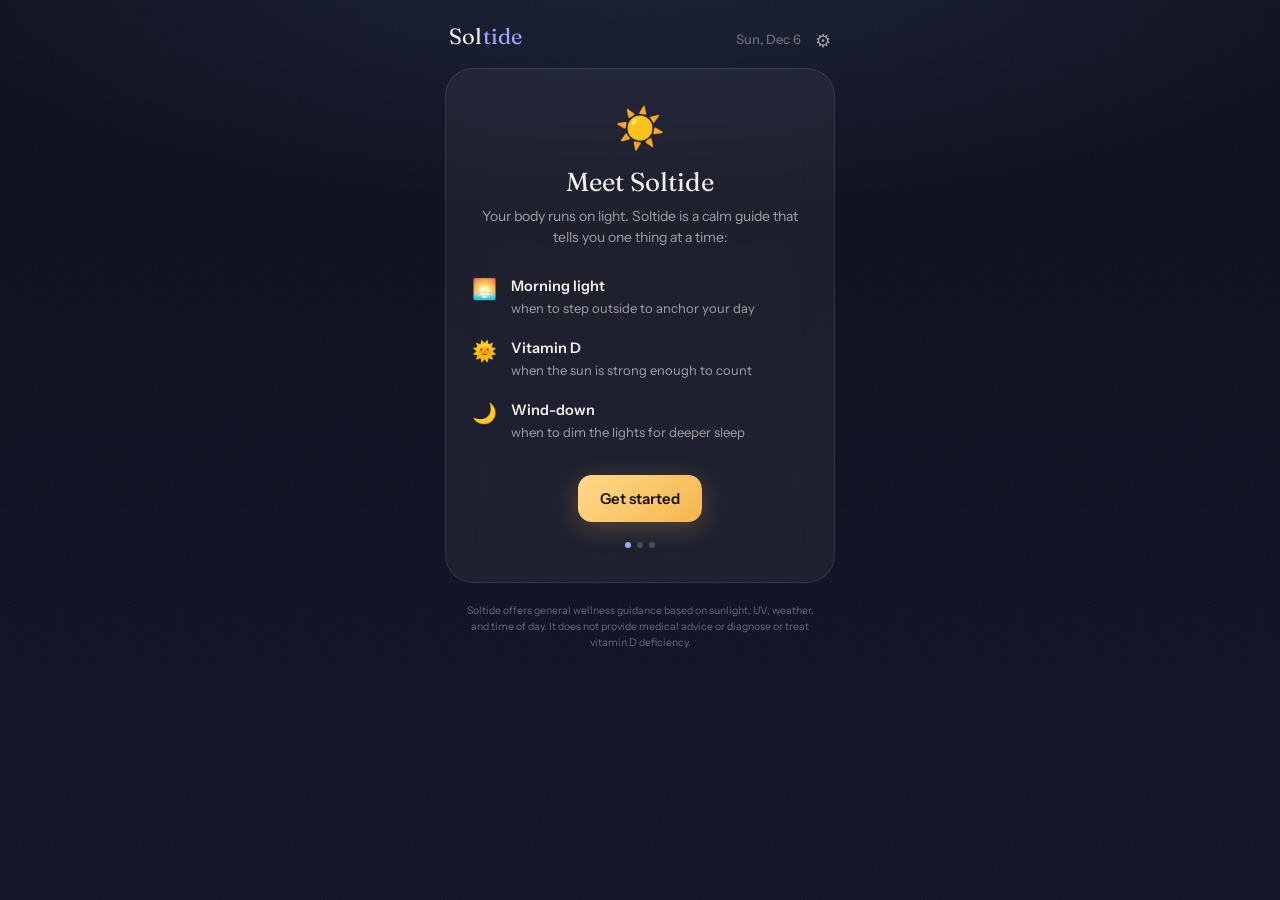
==== commit a19f272c: "Rebrand Sol to Soltide App UI, PWA metadata, notifications, calendar export, README, and landing cop" ====
--- a/index.html
+++ b/index.html
@@ -3,15 +3,15 @@
 <head>
 <meta charset="UTF-8">
 <meta name="viewport" content="width=device-width, initial-scale=1.0, viewport-fit=cover, user-scalable=no">
-<title>Sol: your light, right now</title>
+<title>Soltide: your light, right now</title>
 <meta name="description" content="A calm daily guide to morning light, vitamin D, and winding down.">
 <meta name="apple-mobile-web-app-capable" content="yes">
 <meta name="apple-mobile-web-app-status-bar-style" content="black-translucent">
-<meta name="apple-mobile-web-app-title" content="Sol">
+<meta name="apple-mobile-web-app-title" content="Soltide">
 <meta name="theme-color" content="#0b0e1a">
 <link rel="icon" href="data:image/svg+xml,%3Csvg xmlns='http://www.w3.org/2000/svg' viewBox='0 0 64 64'%3E%3Ccircle cx='32' cy='32' r='14' fill='%23f5b64e'/%3E%3Ccircle cx='32' cy='32' r='22' fill='none' stroke='%23f5b64e' stroke-opacity='.35' stroke-width='3'/%3E%3C/svg%3E">
 <link rel="apple-touch-icon" href="icon.png">
-<link rel="manifest" href='data:application/manifest+json,{"name":"Sol","short_name":"Sol","display":"standalone","background_color":"%230b0e1a","theme_color":"%230b0e1a","start_url":"."}'>
+<link rel="manifest" href='data:application/manifest+json,{"name":"Soltide","short_name":"Soltide","display":"standalone","background_color":"%230b0e1a","theme_color":"%230b0e1a","start_url":"."}'>
 <link rel="preconnect" href="https://fonts.googleapis.com">
 <link rel="preconnect" href="https://fonts.gstatic.com" crossorigin>
 <link href="https://fonts.googleapis.com/css2?family=Fraunces:opsz,wght@9..144,300;9..144,400;9..144,500&family=Instrument+Sans:wght@400;500;600&display=swap" rel="stylesheet">
@@ -310,7 +310,7 @@
 
 <div class="app" id="app">
   <header>
-    <div class="wordmark">S<span>o</span>l</div>
+    <div class="wordmark">Sol<span>tide</span></div>
     <div class="head-right">
       <div class="date-line" id="dateLine"></div>
       <button class="gear" id="gearBtn" aria-label="Settings">⚙︎</button>
@@ -321,8 +321,8 @@
   <div class="card state-card" id="stateCard">
     <div class="ob-step" id="ob1">
       <span class="big-sun">☀️</span>
-      <h2>Meet Sol</h2>
-      <p>Your body runs on light. Sol is a calm guide that tells you one thing at a time:</p>
+      <h2>Meet Soltide</h2>
+      <p>Your body runs on light. Soltide is a calm guide that tells you one thing at a time:</p>
       <div class="ob-rows">
         <div class="ob-row"><span>🌅</span><div><b>Morning light</b><small>when to step outside to anchor your day</small></div></div>
         <div class="ob-row"><span>🌞</span><div><b>Vitamin D</b><small>when the sun is strong enough to count</small></div></div>
@@ -340,7 +340,7 @@
     <div class="ob-step hidden" id="ob3">
       <span class="big-sun">⏰</span>
       <h2>Your rhythm <small class="opt">(optional)</small></h2>
-      <p>Wake and bed times tune the light windows to your real day. Not sure? Skip it. Sol works fine without them.</p>
+      <p>Wake and bed times tune the light windows to your real day. Not sure? Skip it. Soltide works fine without them.</p>
       <div class="ob-times">
         <div class="field"><label>Wake time</label><input type="time" id="obWake"></div>
         <div class="field"><label>Bedtime</label><input type="time" id="obBed"></div>
@@ -421,7 +421,7 @@
 
   </div>
 
-  <footer>Sol offers general wellness guidance based on sunlight, UV, weather, and time of day. It does not provide medical advice or diagnose or treat vitamin D deficiency.</footer>
+  <footer>Soltide offers general wellness guidance based on sunlight, UV, weather, and time of day. It does not provide medical advice or diagnose or treat vitamin D deficiency.</footer>
 </div>
 
 <!-- settings -->
@@ -483,7 +483,7 @@
 "use strict";
 
 /* ============================================================
-   Sol — single-file circadian rhythm companion
+   Soltide — single-file circadian rhythm companion
    Data: Open-Meteo (weather/UV/geocoding). Solar math: local.
    Storage: localStorage only. No backend, no accounts.
    Debug: append ?sim=HH:MM (or full ISO) to simulate a time.
@@ -1102,7 +1102,7 @@
     note.textContent = Notification.permission === "denied"
       ? "Notifications are blocked in your browser settings."
       : anyReminderOn()
-        ? "Sol notifies you when a window opens while it's running. For alerts that always fire, add them to your calendar below."
+        ? "Soltide notifies you when a window opens while it's running. For alerts that always fire, add them to your calendar below."
         : "Up to three gentle nudges a day, never during sleep.";
   } else {
     note.textContent = anyReminderOn() ? "Tap below to add these to your calendar." : "";
@@ -1133,7 +1133,7 @@
     if (!settings.reminders[m] || fired.types.includes(m) || !starts[m]) continue;
     const gap = t - starts[m];
     if (gap >= 0 && gap < 5 * 6e4) {
-      try { new Notification("Sol · " + REM_COPY[m][0], { body: REM_COPY[m][1], icon: "icon.png" }); } catch {}
+      try { new Notification("Soltide · " + REM_COPY[m][0], { body: REM_COPY[m][1], icon: "icon.png" }); } catch {}
       fired.types.push(m);
     }
   }
@@ -1146,13 +1146,13 @@
   const pad = n => String(n).padStart(2, "0");
   const stamp = d => `${d.getFullYear()}${pad(d.getMonth() + 1)}${pad(d.getDate())}T${pad(d.getHours())}${pad(d.getMinutes())}00`;
   const ev = (title, body, start, uid) => [
-    "BEGIN:VEVENT", "UID:" + uid + "@sol", "DTSTART:" + stamp(start),
+    "BEGIN:VEVENT", "UID:" + uid + "@soltide", "DTSTART:" + stamp(start),
     "DTEND:" + stamp(new Date(start.getTime() + 15 * 6e4)),
     "SUMMARY:" + title, "DESCRIPTION:" + body,
     "BEGIN:VALARM", "ACTION:DISPLAY", "DESCRIPTION:" + title, "TRIGGER:-PT0M", "END:VALARM",
     "END:VEVENT"
   ];
-  const lines = ["BEGIN:VCALENDAR", "VERSION:2.0", "PRODID:-//Sol//EN"];
+  const lines = ["BEGIN:VCALENDAR", "VERSION:2.0", "PRODID:-//Soltide//EN"];
   for (let i = 0; i < 14; i++) {
     const d = now(); d.setDate(d.getDate() + i); d.setHours(12, 0, 0, 0);
     const st = sunTimes(lat, lng, d);
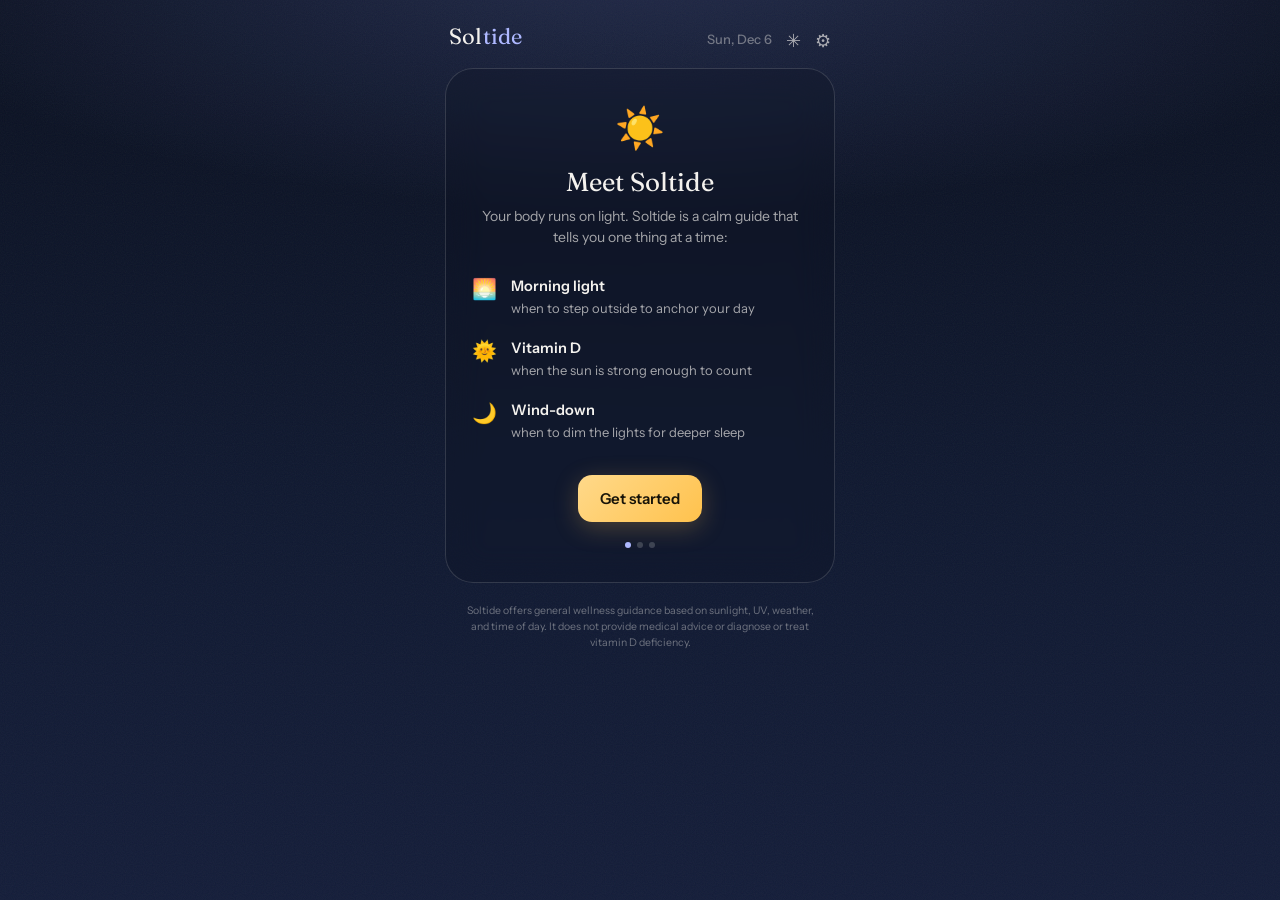
==== commit a97a4850: "Recolor themes and add education layer Distinct richer sky gradients per time of day; dark-tinted gl" ====
--- a/index.html
+++ b/index.html
@@ -18,28 +18,31 @@
 <style>
   :root {
     /* night defaults; themes override */
-    --bg-top: #0b0e1a;
-    --bg-bottom: #11142a;
-    --glow: rgba(99, 112, 190, 0.18);
-    --card: rgba(255, 255, 255, 0.055);
-    --card-border: rgba(255, 255, 255, 0.09);
-    --ink: #f2f0ec;
-    --ink-dim: rgba(242, 240, 236, 0.62);
-    --ink-faint: rgba(242, 240, 236, 0.38);
-    --accent: #9aa8ff;
-    --accent-soft: rgba(154, 168, 255, 0.16);
-    --sun: #f5b64e;
+    --bg-top: #0a1020;
+    --bg-mid: #0f1830;
+    --bg-bottom: #141d3a;
+    --glow: rgba(120, 140, 230, 0.22);
+    --card: rgba(10, 14, 28, 0.22);
+    --card-border: rgba(255, 255, 255, 0.14);
+    --ink: #f4f2ee;
+    --ink-dim: rgba(244, 242, 238, 0.66);
+    --ink-faint: rgba(244, 242, 238, 0.4);
+    --accent: #aeb8ff;
+    --accent-soft: rgba(174, 184, 255, 0.18);
+    --sun: #ffc24d;
     --radius-lg: 28px;
     --radius-md: 20px;
     --serif: "Fraunces", Georgia, serif;
     --sans: "Instrument Sans", -apple-system, "Helvetica Neue", sans-serif;
   }
-  .theme-dawn    { --bg-top:#141a33; --bg-bottom:#3a3560; --glow:rgba(214,151,131,.22); --accent:#e8a487; --accent-soft:rgba(232,164,135,.16); }
-  .theme-morning { --bg-top:#182036; --bg-bottom:#4a4468; --glow:rgba(245,182,78,.26);  --accent:#f5c46e; --accent-soft:rgba(245,196,110,.16); }
-  .theme-midday  { --bg-top:#1a2440; --bg-bottom:#3d4d78; --glow:rgba(255,232,170,.28); --accent:#ffe0a1; --accent-soft:rgba(255,224,161,.15); }
-  .theme-golden  { --bg-top:#1c1830; --bg-bottom:#5c3a4a; --glow:rgba(240,146,96,.26);  --accent:#f0a370; --accent-soft:rgba(240,163,112,.16); }
-  .theme-evening { --bg-top:#100f22; --bg-bottom:#33284e; --glow:rgba(196,140,170,.2);  --accent:#d3a0c0; --accent-soft:rgba(211,160,192,.15); }
-  .theme-night   { --bg-top:#0b0e1a; --bg-bottom:#11142a; --glow:rgba(99,112,190,.18);  --accent:#9aa8ff; --accent-soft:rgba(154,168,255,.16); }
+  /* each time of day gets a distinct sky: pre-dawn indigo → peach dawn → clear blue morning →
+     luminous midday → amber golden hour → violet dusk → deep night */
+  .theme-dawn    { --bg-top:#1c1d44; --bg-mid:#3a2f57; --bg-bottom:#6b4a5f; --glow:rgba(255,168,140,.32); --accent:#ffb59b; --accent-soft:rgba(255,181,155,.2); }
+  .theme-morning { --bg-top:#123056; --bg-mid:#2d5583; --bg-bottom:#5e83a8; --glow:rgba(255,206,120,.34); --accent:#ffd27a; --accent-soft:rgba(255,210,122,.2); }
+  .theme-midday  { --bg-top:#134a86; --bg-mid:#2f74ad; --bg-bottom:#63a0c9; --glow:rgba(255,241,196,.4);  --accent:#fff0b0; --accent-soft:rgba(255,240,176,.22); }
+  .theme-golden  { --bg-top:#241a3d; --bg-mid:#6b3a4e; --bg-bottom:#b06a49; --glow:rgba(255,158,92,.36);  --accent:#ffb066; --accent-soft:rgba(255,176,102,.2); }
+  .theme-evening { --bg-top:#141031; --bg-mid:#2f2352; --bg-bottom:#4a2f63; --glow:rgba(190,150,220,.28); --accent:#d6a8e6; --accent-soft:rgba(214,168,230,.18); }
+  .theme-night   { --bg-top:#0a1020; --bg-mid:#0f1830; --bg-bottom:#141d3a; --glow:rgba(120,140,230,.22); --accent:#aeb8ff; --accent-soft:rgba(174,184,255,.18); }
 
   * { margin: 0; padding: 0; box-sizing: border-box; -webkit-tap-highlight-color: transparent; }
   html { height: 100%; }
@@ -47,7 +50,7 @@
     min-height: 100%;
     font-family: var(--sans);
     color: var(--ink);
-    background: linear-gradient(180deg, var(--bg-top) 0%, var(--bg-bottom) 130%);
+    background: linear-gradient(180deg, var(--bg-top) 0%, var(--bg-mid) 55%, var(--bg-bottom) 105%);
     background-attachment: fixed;
     transition: background 1.2s ease;
     -webkit-font-smoothing: antialiased;
@@ -164,10 +167,31 @@
     opacity: 0; animation: rise .7s cubic-bezier(.22,.9,.3,1) forwards; animation-delay: .2s;
     min-width: 0;
   }
-  .chip .c-label { font-size: 10.5px; font-weight: 600; letter-spacing: .12em; text-transform: uppercase; color: var(--ink-faint); margin-bottom: 6px; }
+  .chip { font-family: var(--sans); text-align: left; color: var(--ink); }
+  .chip.tappable { cursor: pointer; }
+  .chip.tappable:active { transform: scale(.97); }
+  .chip .c-label { font-size: 10.5px; font-weight: 600; letter-spacing: .12em; text-transform: uppercase; color: var(--ink-faint); margin-bottom: 6px; display: flex; align-items: center; gap: 5px; }
+  .c-info {
+    display: inline-grid; place-items: center; width: 13px; height: 13px; border-radius: 50%;
+    background: var(--accent-soft); color: var(--accent); font-size: 8.5px; font-weight: 700;
+    letter-spacing: 0; text-transform: none; font-style: italic;
+  }
   .chip .c-value { font-size: 17px; font-weight: 600; letter-spacing: -.01em; white-space: nowrap; overflow: hidden; text-overflow: ellipsis; }
   .chip .c-sub { font-size: 11px; color: var(--ink-dim); margin-top: 3px; white-space: nowrap; overflow: hidden; text-overflow: ellipsis; letter-spacing: -.01em; }
   .uv-dot { display: inline-block; width: 8px; height: 8px; border-radius: 50%; margin-right: 5px; transform: translateY(-1px); }
+
+  /* ---------- learn strip ---------- */
+  .learn-strip {
+    display: flex; align-items: center; justify-content: space-between;
+    width: 100%; font-family: var(--sans); cursor: pointer;
+    background: var(--card); border: 1px solid var(--card-border);
+    border-radius: var(--radius-md); padding: 15px 18px; color: var(--ink);
+    backdrop-filter: blur(18px); -webkit-backdrop-filter: blur(18px);
+    font-size: 14.5px; font-weight: 500;
+    opacity: 0; animation: rise .7s cubic-bezier(.22,.9,.3,1) forwards; animation-delay: .28s;
+  }
+  .learn-strip:active { transform: scale(.99); }
+  .learn-strip .ls-arrow { font-size: 13px; color: var(--accent); font-weight: 600; }
 
   /* ---------- today's light moments ---------- */
   .moment-dots { display: flex; gap: 8px; }
@@ -240,7 +264,7 @@
     transform: translateY(105%); transition: transform .38s cubic-bezier(.3,.9,.3,1);
     max-height: 86vh; overflow-y: auto;
   }
-  body.sheet-open .sheet { transform: none; }
+  .sheet.open { transform: none; }
   body.sheet-open .sheet-veil { opacity: 1; pointer-events: auto; }
   .grabber { width: 38px; height: 4px; border-radius: 4px; background: rgba(255,255,255,.2); margin: 0 auto 18px; }
   .sheet h2 { font-family: var(--serif); font-weight: 400; font-size: 24px; margin-bottom: 18px; }
@@ -266,6 +290,38 @@
   }
   .sheet .save { width: 100%; margin-top: 6px; }
   .loc-note { font-size: 12.5px; color: var(--ink-faint); margin-top: 8px; line-height: 1.5; }
+
+  /* ---------- learn sheet (education) ---------- */
+  .sheet .sub-title { font-size: 13.5px; color: var(--ink-dim); margin: -8px 0 20px; line-height: 1.5; }
+  .acc { border-top: 1px solid rgba(255,255,255,.08); }
+  .acc-item { border-bottom: 1px solid rgba(255,255,255,.08); }
+  .acc-head {
+    width: 100%; display: flex; align-items: center; gap: 12px;
+    font-family: var(--sans); font-size: 15.5px; font-weight: 600; color: var(--ink);
+    background: none; border: none; padding: 16px 2px; cursor: pointer; text-align: left;
+  }
+  .acc-head .a-emoji { font-size: 18px; flex: none; }
+  .acc-head .a-chev { margin-left: auto; color: var(--ink-faint); font-size: 13px; transition: transform .3s ease; }
+  .acc-item.open .a-chev { transform: rotate(90deg); }
+  .acc-body { max-height: 0; overflow: hidden; transition: max-height .4s ease; }
+  .acc-item.open .acc-body { max-height: 1400px; }
+  .acc-body-inner { padding: 0 2px 20px; font-size: 14px; line-height: 1.62; color: var(--ink-dim); }
+  .acc-body-inner p { margin-bottom: 11px; }
+  .acc-body-inner p:last-child { margin-bottom: 0; }
+  .acc-body-inner strong { color: var(--ink); font-weight: 600; }
+  .acc-body-inner .fact {
+    background: var(--accent-soft); border-radius: 12px; padding: 12px 14px; margin: 4px 0 12px;
+    color: var(--ink); font-size: 13.5px; line-height: 1.5;
+  }
+  .acc-body-inner .fact b { color: var(--accent); }
+
+  /* UV scale */
+  .uv-scale { display: flex; flex-direction: column; gap: 5px; margin: 4px 0 12px; }
+  .uv-scale .uv-row { display: flex; align-items: center; gap: 10px; font-size: 13px; }
+  .uv-scale .uv-swatch { width: 34px; height: 18px; border-radius: 5px; flex: none; }
+  .uv-scale .uv-range { font-weight: 600; color: var(--ink); width: 42px; }
+  .uv-scale .uv-cat { color: var(--ink-dim); }
+  .disclaimer-mini { font-size: 11.5px; color: var(--ink-faint); line-height: 1.5; margin-top: 6px; font-style: italic; }
   .use-gps {
     width: 100%; font-family: var(--sans); font-size: 14px; font-weight: 500; color: var(--accent);
     background: var(--accent-soft); border: none; border-radius: 12px; padding: 12px; cursor: pointer; margin-bottom: 8px;
@@ -313,6 +369,7 @@
     <div class="wordmark">Sol<span>tide</span></div>
     <div class="head-right">
       <div class="date-line" id="dateLine"></div>
+      <button class="gear" id="learnBtn" aria-label="Learn">✳</button>
       <button class="gear" id="gearBtn" aria-label="Settings">⚙︎</button>
     </div>
   </header>
@@ -402,22 +459,27 @@
     </div>
 
     <div class="chips">
-      <div class="chip">
-        <div class="c-label">UV index</div>
+      <button class="chip tappable" data-topic="uv">
+        <div class="c-label">UV index <span class="c-info">i</span></div>
         <div class="c-value" id="uvValue">—</div>
         <div class="c-sub" id="uvSub">—</div>
-      </div>
+      </button>
       <div class="chip">
         <div class="c-label">Weather</div>
         <div class="c-value" id="wxValue">—</div>
         <div class="c-sub" id="wxSub">—</div>
       </div>
-      <div class="chip">
-        <div class="c-label">Vitamin D</div>
+      <button class="chip tappable" data-topic="vitd">
+        <div class="c-label">Vit D <span class="c-info">i</span></div>
         <div class="c-value" id="vdValue">—</div>
         <div class="c-sub" id="vdSub">—</div>
-      </div>
+      </button>
     </div>
+
+    <button class="learn-strip" id="learnStrip">
+      <span>✳ Why light matters</span>
+      <span class="ls-arrow">Learn the basics ›</span>
+    </button>
 
   </div>
 
@@ -475,6 +537,15 @@
   </div>
 
   <button class="btn save" id="saveBtn">Done</button>
+</div>
+
+<!-- learn / education -->
+<div class="sheet" id="learnSheet" role="dialog" aria-label="Learn">
+  <div class="grabber"></div>
+  <h2>Why light matters</h2>
+  <p class="sub-title">Your body has an internal clock. Light is how you set it. A few plain-language basics, and the science underneath them.</p>
+  <div class="acc" id="learnAcc"></div>
+  <p class="disclaimer-mini">Soltide is general wellness education, not medical advice. It does not diagnose or treat any condition, including vitamin D deficiency. Talk to a clinician about supplements or blood levels.</p>
 </div>
 
 <div class="toast" id="toast"></div>
@@ -1048,9 +1119,14 @@
   $("unitSeg").querySelectorAll("button").forEach(b => b.classList.toggle("on", b.dataset.v === settings.units));
   $("locNote").textContent = settings.loc ? `Currently: ${settings.loc.name || settings.loc.lat + ", " + settings.loc.lng}` : "No location set yet.";
   updateRemUI();
+  $("sheet").classList.add("open");
   document.body.classList.add("sheet-open");
 }
-function closeSheet() { document.body.classList.remove("sheet-open"); }
+function closeSheet() {
+  document.body.classList.remove("sheet-open");
+  $("sheet").classList.remove("open");
+  $("learnSheet").classList.remove("open");
+}
 
 $("gearBtn").addEventListener("click", openSheet);
 $("veil").addEventListener("click", closeSheet);
@@ -1213,6 +1289,94 @@
         currentMoment === "evening" ? "Sleep well 🌙" : "Logged ☀️ Nice");
 });
 
+/* ---------- learn / education ----------
+   Original microcopy synthesized from primary circadian/photobiology research
+   (see docs/science-notes.md). Mechanisms stated plainly; rule-of-thumb numbers
+   hedged; no medical dosing claims. */
+const uvScaleHTML = `
+  <div class="uv-scale">
+    <div class="uv-row"><span class="uv-swatch" style="background:#7ed491"></span><span class="uv-range">0–2</span><span class="uv-cat">Low</span></div>
+    <div class="uv-row"><span class="uv-swatch" style="background:#f2d066"></span><span class="uv-range">3–5</span><span class="uv-cat">Moderate</span></div>
+    <div class="uv-row"><span class="uv-swatch" style="background:#f2a25c"></span><span class="uv-range">6–7</span><span class="uv-cat">High</span></div>
+    <div class="uv-row"><span class="uv-swatch" style="background:#ef7070"></span><span class="uv-range">8–10</span><span class="uv-cat">Very high</span></div>
+    <div class="uv-row"><span class="uv-swatch" style="background:#c77dde"></span><span class="uv-range">11+</span><span class="uv-cat">Extreme</span></div>
+  </div>`;
+
+const LEARN = [
+  {
+    id: "circadian", emoji: "🕰", title: "Your body clock",
+    body: `
+      <p>Deep in your brain, a cluster of cells called the suprachiasmatic nucleus keeps a roughly 24-hour rhythm running: when you feel alert, when you get sleepy, when hormones rise and fall. It runs slightly off from the clock on the wall, so it needs to be reset every day.</p>
+      <p><strong>Light is the reset button.</strong> Of all the cues your body uses, light is by far the strongest. That is the whole idea behind Soltide: get the right light at the right time, and the rest of your rhythm falls into line.</p>
+      <div class="fact">Left in constant dim light, the human clock free-runs at about <b>24 hours and 11 minutes</b> on average. Daily light nudges it back to 24, which is why a consistent routine beats a perfect one.</div>
+      <p>Two things matter most: <strong>light in the morning</strong> and <strong>darkness at night</strong>. Keeping their timing steady matters more than nailing any single day.</p>`
+  },
+  {
+    id: "morning", emoji: "🌅", title: "Morning light",
+    body: `
+      <p>Getting bright light into your eyes not long after waking sets your clock earlier, which helps you feel alert in the day and sleepy at a reasonable hour that night. It also gives your natural morning cortisol bump a nudge, the healthy kind that helps you wake up.</p>
+      <p><strong>Brightness does the heavy lifting.</strong> A few minutes of bright outdoor light beats a long stretch in a dim room, because the outdoors is far brighter than it looks.</p>
+      <div class="fact">A bright office is around <b>500 lux</b>. An overcast morning outside is <b>10,000+ lux</b>. Direct sun can top <b>100,000</b>. Your eyes compress that range, so indoors always feels "bright enough" when it isn't.</div>
+      <p>Rough guide: on a clear day a few minutes may be plenty; overcast, give it longer. Cloudy still counts. One safety note that isn't rough at all: look toward the bright sky, never straight at the sun.</p>`
+  },
+  {
+    id: "uv", emoji: "🎚", title: "The UV index",
+    body: `
+      <p>The UV index rates how strong the sun's skin-affecting ultraviolet is right now, on a scale from 0 up past 11. It was set by the WHO and health agencies, and the colors are a standard signal:</p>
+      ${uvScaleHTML}
+      <p>Protection is generally worth it from <strong>3 and up</strong>. UV is strongest in the middle of the day and near zero early and late, even when it still looks bright out.</p>
+      <div class="fact">You can't see or feel UV. A cool, overcast day can still carry real UV, and thin cloud sometimes lets through <b>more</b> than clear sky. Snow reflects up to <b>~80%</b> back at you. Bright and hot are not the same as high UV.</div>
+      <p>Quick check with no app: if your shadow is shorter than you are, the sun is high and UV is near its strongest.</p>`
+  },
+  {
+    id: "vitd", emoji: "🌞", title: "Vitamin D from sun",
+    body: `
+      <p>Your skin makes vitamin D when a specific slice of ultraviolet, called UV-B, reaches it. UV-B only gets through when the sun is high enough in the sky, so the window is the middle of the day, not the golden edges.</p>
+      <p>When the sun sits low, sunlight cuts through far more atmosphere and the ozone layer filters that UV-B out. So on a practical level, Soltide treats vitamin D as likely when the sun is high and the UV index is meaningful.</p>
+      <div class="fact"><b>Vitamin D winter:</b> above roughly 35° latitude, the winter sun never climbs high enough for much UV-B. Boston makes little from about November to February, regardless of how long you're out.</div>
+      <p><strong>More is not better.</strong> Your skin caps how much it makes in one session, then starts breaking the excess back down, which is why brief and regular beats long and burnt. Darker skin has more natural sun protection and generally needs a bit more time; how much varies a lot from person to person.</p>
+      <p class="disclaimer-mini">This is general education about sunlight, not a measure of your vitamin D level or a dosing recommendation. For blood levels or supplements, talk to a clinician.</p>`
+  },
+  {
+    id: "evening", emoji: "🌙", title: "Evening and sleep",
+    body: `
+      <p>At night the same light that helps you in the morning works against you. Bright light after sunset tells your clock the day isn't over, pushing it later and holding back melatonin, the hormone that lets sleep come on.</p>
+      <p><strong>Dimmer and warmer is the move.</strong> Blue-rich light suppresses melatonin the most, so lower the lights and soften the color in the last hour or two before bed.</p>
+      <div class="fact">Ordinary room light before bed can cut melatonin by around <b>half</b> for most people. And sensitivity varies wildly, over <b>50-fold</b> between individuals, so there's no single "safe" brightness. When in doubt, go dimmer.</div>
+      <p>The most reliable evening move isn't a gadget or a screen filter, it's simply less light. Catching some low evening sun around sunset is a gentle bonus that helps signal the day is ending.</p>`
+  }
+];
+
+function renderLearn() {
+  $("learnAcc").innerHTML = LEARN.map(t => `
+    <div class="acc-item" data-id="${t.id}">
+      <button class="acc-head"><span class="a-emoji">${t.emoji}</span><span>${t.title}</span><span class="a-chev">›</span></button>
+      <div class="acc-body"><div class="acc-body-inner">${t.body}</div></div>
+    </div>`).join("");
+  $("learnAcc").querySelectorAll(".acc-head").forEach(h => h.addEventListener("click", () => {
+    h.parentElement.classList.toggle("open");
+  }));
+}
+renderLearn();
+
+function openLearn(expandId) {
+  $("learnAcc").querySelectorAll(".acc-item").forEach(el =>
+    el.classList.toggle("open", el.dataset.id === expandId));
+  $("learnSheet").classList.add("open");
+  document.body.classList.add("sheet-open");
+  if (expandId) {
+    const el = $("learnAcc").querySelector(`.acc-item[data-id="${expandId}"]`);
+    if (el) setTimeout(() => el.scrollIntoView({ behavior: "smooth", block: "start" }), 120);
+    else $("learnSheet").scrollTop = 0;
+  } else {
+    $("learnSheet").scrollTop = 0;
+  }
+}
+$("learnBtn").addEventListener("click", () => openLearn(null));
+$("learnStrip").addEventListener("click", () => openLearn(null));
+document.querySelectorAll(".chip.tappable").forEach(c =>
+  c.addEventListener("click", () => openLearn(c.dataset.topic)));
+
 /* ---------- toast ---------- */
 let toastTimer = null;
 function toast(msg) {
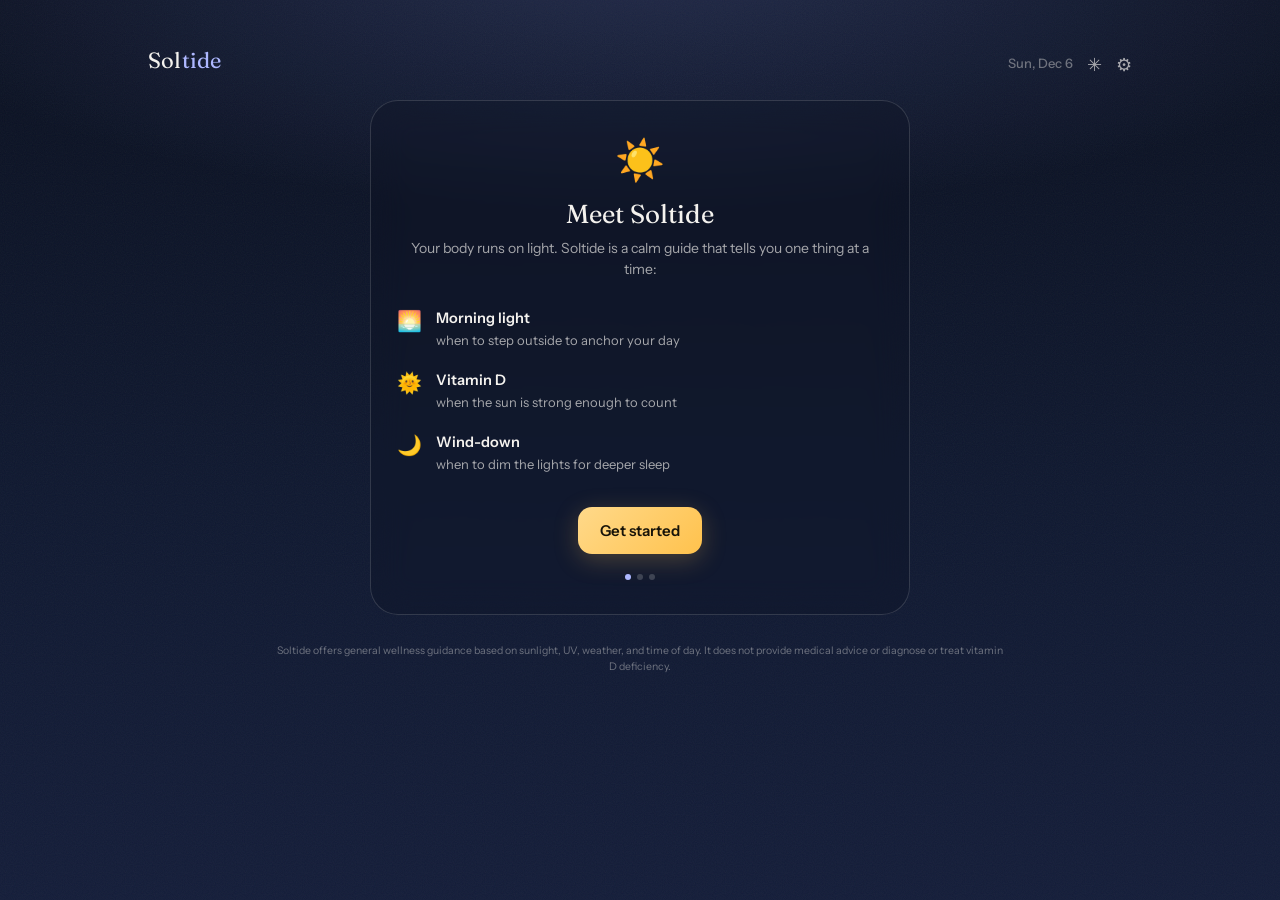
==== commit d73dd575: "Add responsive web dashboard layout + meal-timing education At >=880px the app becomes a two-column " ====
--- a/index.html
+++ b/index.html
@@ -73,6 +73,31 @@
     padding: calc(env(safe-area-inset-top, 0px) + 20px) 20px calc(env(safe-area-inset-bottom, 0px) + 28px);
     display: flex; flex-direction: column; gap: 14px;
   }
+  #main { display: flex; flex-direction: column; gap: 14px; }
+  .side { display: flex; flex-direction: column; gap: 14px; }
+
+  /* ---------- desktop / web layout ---------- */
+  @media (min-width: 880px) {
+    .app { max-width: 1080px; padding: 44px 44px calc(env(safe-area-inset-bottom, 0px) + 44px); gap: 22px; }
+    header { padding: 4px 6px 10px; }
+    .wordmark { font-size: 26px; }
+    .date-line { font-size: 14px; }
+    #main { display: grid; grid-template-columns: 1.3fr 0.86fr; gap: 24px; align-items: start; }
+    .hero { grid-column: 1; padding: 36px 40px 30px; }
+    .side { grid-column: 2; gap: 18px; }
+    .hero .arc-wrap { max-width: 440px; margin: 8px auto 0; }
+    .hero .sun-times { max-width: 440px; margin: -2px auto 0; }
+    .hero h1 { font-size: 42px; margin-top: 2px; }
+    .hero p { font-size: 15.5px; max-width: 48ch; }
+    .at-value { font-size: 34px; }
+    .hero-body { margin-top: 20px; }
+    .state-card { max-width: 540px; margin: 0 auto; }
+    footer { max-width: 760px; margin: 0 auto; }
+    .card, .conditions, .edu-card { animation: none; opacity: 1; transform: none; }
+  }
+  @media (min-width: 880px) and (prefers-reduced-motion: no-preference) {
+    .app > * { animation: rise .7s cubic-bezier(.22,.9,.3,1) both; }
+  }
 
   /* ---------- header ---------- */
   header { display: flex; align-items: baseline; justify-content: space-between; padding: 2px 4px 4px; }
@@ -128,22 +153,44 @@
     transition: transform .15s ease, box-shadow .3s ease, opacity .3s ease;
   }
   .checkin:active { transform: scale(.96); }
+  .checkin { display: block; margin-top: 16px; }
   .checkin.done {
     background: var(--accent-soft); color: var(--accent);
     box-shadow: none; cursor: default;
   }
-  .streak-mini {
-    margin-left: auto; display: flex; flex-direction: column; align-items: flex-end; gap: 6px;
-    font-size: 12px; font-weight: 500; color: var(--ink-dim);
-  }
+  /* journey (gentle, cumulative gamification) */
+  .journey {
+    display: flex; align-items: center; gap: 9px;
+    margin-top: 16px; padding-top: 15px;
+    border-top: 1px solid rgba(255,255,255,.08);
+  }
+  .j-plant { font-size: 17px; line-height: 1; }
+  .j-label { font-size: 13px; font-weight: 500; color: var(--ink-dim); }
 
   /* ---------- sun arc / timeline ---------- */
   .arc-wrap { position: relative; margin: 4px 0 2px; }
   .arc-wrap svg { display: block; width: 100%; height: auto; }
+  /* live sun countdown, centered in the arc's empty interior */
+  .arc-timer {
+    position: absolute; left: 0; right: 0; top: 52%; transform: translateY(-50%);
+    text-align: center; pointer-events: none;
+  }
+  .at-label { font-size: 10px; font-weight: 600; letter-spacing: .14em; text-transform: uppercase; color: var(--ink-faint); margin-bottom: 3px; }
+  .at-value { font-family: var(--serif); font-weight: 400; font-size: 30px; letter-spacing: .01em; color: var(--ink); font-variant-numeric: tabular-nums; line-height: 1; }
+  .at-value.ticking { color: var(--accent); }
   .arc-track { stroke: rgba(255,255,255,.1); }
   .arc-day { stroke: url(#arcGrad); }
-  .arc-times { display: flex; justify-content: space-between; font-size: 12px; color: var(--ink-faint); font-weight: 500; margin-top: -6px; padding: 0 6px; }
-  .arc-times b { display: block; color: var(--ink-dim); font-weight: 600; font-size: 12.5px; }
+  /* prominent sunrise / sunset */
+  .sun-times { display: flex; justify-content: space-between; align-items: center; margin-top: -4px; padding: 0 4px; }
+  .st { display: flex; align-items: center; gap: 9px; }
+  .st.st-r { flex-direction: row; }
+  .st-ico { font-size: 15px; font-weight: 700; line-height: 1; }
+  .st-ico.rise { color: #ffd27a; }
+  .st-ico.set { color: #d3a0c0; }
+  .st-wrap { display: flex; flex-direction: column; line-height: 1.15; }
+  .st.st-r .st-wrap { text-align: right; }
+  .st-lab { font-size: 10px; font-weight: 600; letter-spacing: .12em; text-transform: uppercase; color: var(--ink-faint); }
+  .st b { font-size: 18px; font-weight: 600; letter-spacing: -.01em; color: var(--ink); font-variant-numeric: tabular-nums; }
 
   .windows { display: flex; flex-direction: column; gap: 2px; margin-top: 16px; }
   .win {
@@ -158,40 +205,48 @@
   .win.past { opacity: .42; }
   .win.now .w-time { color: var(--accent); font-weight: 600; }
 
-  /* ---------- context chips ---------- */
-  .chips { display: grid; grid-template-columns: 1fr 1fr 1fr; gap: 10px; }
-  .chip {
+  /* ---------- timeline header ---------- */
+  .tl-head { display: flex; align-items: center; justify-content: space-between; margin-bottom: 6px; }
+  .tl-head > span:first-child { font-size: 12px; font-weight: 600; letter-spacing: .1em; text-transform: uppercase; color: var(--ink-faint); }
+  .tl-count { font-size: 12.5px; font-weight: 600; color: var(--accent); }
+  .uv-dot { display: inline-block; width: 8px; height: 8px; border-radius: 50%; margin-right: 5px; transform: translateY(-1px); }
+  .w-done { color: var(--sun); margin-left: 7px; font-weight: 700; }
+
+  /* ---------- conditions (slim one-line) ---------- */
+  .conditions {
+    display: grid; grid-template-columns: 1fr 1fr 1fr;
     background: var(--card); border: 1px solid var(--card-border);
-    border-radius: var(--radius-md); padding: 13px 11px;
+    border-radius: var(--radius-md); overflow: hidden;
     backdrop-filter: blur(18px); -webkit-backdrop-filter: blur(18px);
     opacity: 0; animation: rise .7s cubic-bezier(.22,.9,.3,1) forwards; animation-delay: .2s;
-    min-width: 0;
-  }
-  .chip { font-family: var(--sans); text-align: left; color: var(--ink); }
-  .chip.tappable { cursor: pointer; }
-  .chip.tappable:active { transform: scale(.97); }
-  .chip .c-label { font-size: 10.5px; font-weight: 600; letter-spacing: .12em; text-transform: uppercase; color: var(--ink-faint); margin-bottom: 6px; display: flex; align-items: center; gap: 5px; }
-  .c-info {
-    display: inline-grid; place-items: center; width: 13px; height: 13px; border-radius: 50%;
-    background: var(--accent-soft); color: var(--accent); font-size: 8.5px; font-weight: 700;
-    letter-spacing: 0; text-transform: none; font-style: italic;
-  }
-  .chip .c-value { font-size: 17px; font-weight: 600; letter-spacing: -.01em; white-space: nowrap; overflow: hidden; text-overflow: ellipsis; }
-  .chip .c-sub { font-size: 11px; color: var(--ink-dim); margin-top: 3px; white-space: nowrap; overflow: hidden; text-overflow: ellipsis; letter-spacing: -.01em; }
-  .uv-dot { display: inline-block; width: 8px; height: 8px; border-radius: 50%; margin-right: 5px; transform: translateY(-1px); }
-
-  /* ---------- learn strip ---------- */
-  .learn-strip {
-    display: flex; align-items: center; justify-content: space-between;
-    width: 100%; font-family: var(--sans); cursor: pointer;
-    background: var(--card); border: 1px solid var(--card-border);
-    border-radius: var(--radius-md); padding: 15px 18px; color: var(--ink);
+  }
+  .cond {
+    font-family: var(--sans); color: var(--ink); text-align: center;
+    padding: 13px 8px; background: none; border: none;
+    display: flex; flex-direction: column; gap: 3px; align-items: center; min-width: 0;
+    border-right: 1px solid var(--card-border);
+  }
+  .cond:last-child { border-right: none; }
+  button.cond { cursor: pointer; position: relative; }
+  button.cond::after { content: "i"; position: absolute; top: 7px; right: 8px; font-size: 8px; font-style: italic; font-weight: 700; color: var(--accent); opacity: .7; }
+  button.cond:active { background: rgba(255,255,255,.04); }
+  .cond-k { font-size: 10px; font-weight: 600; letter-spacing: .1em; text-transform: uppercase; color: var(--ink-faint); }
+  .cond-v { font-size: 14.5px; font-weight: 600; letter-spacing: -.01em; white-space: nowrap; overflow: hidden; text-overflow: ellipsis; max-width: 100%; }
+
+  /* ---------- education card ---------- */
+  .edu-card {
+    width: 100%; text-align: left; font-family: var(--sans); cursor: pointer;
+    background: linear-gradient(135deg, var(--accent-soft), rgba(255,255,255,.03));
+    border: 1px solid var(--card-border); border-radius: var(--radius-md);
+    padding: 16px 18px; color: var(--ink);
     backdrop-filter: blur(18px); -webkit-backdrop-filter: blur(18px);
-    font-size: 14.5px; font-weight: 500;
     opacity: 0; animation: rise .7s cubic-bezier(.22,.9,.3,1) forwards; animation-delay: .28s;
   }
-  .learn-strip:active { transform: scale(.99); }
-  .learn-strip .ls-arrow { font-size: 13px; color: var(--accent); font-weight: 600; }
+  .edu-card:active { transform: scale(.99); }
+  .edu-top { display: flex; align-items: center; justify-content: space-between; margin-bottom: 8px; }
+  .edu-eyebrow { font-size: 11px; font-weight: 600; letter-spacing: .12em; text-transform: uppercase; color: var(--accent); }
+  .edu-arrow { font-size: 12px; font-weight: 600; color: var(--accent); }
+  .edu-tip { font-size: 14.5px; line-height: 1.45; color: var(--ink); font-weight: 500; }
 
   /* ---------- today's light moments ---------- */
   .moment-dots { display: flex; gap: 8px; }
@@ -344,7 +399,7 @@
   /* ---------- accessibility ---------- */
   @media (prefers-reduced-motion: reduce) {
     *, *::before, *::after { animation-duration: .01ms !important; animation-iteration-count: 1 !important; transition-duration: .01ms !important; }
-    .card, .chip { opacity: 1; transform: none; }
+    .card, .conditions, .edu-card { opacity: 1; transform: none; }
   }
 
   /* toast */
@@ -409,7 +464,7 @@
   </div>
 
   <!-- main UI -->
-  <div id="main" class="hidden" style="display:contents">
+  <div id="main" class="hidden">
     <div class="card hero" id="heroCard">
       <div class="hero-state"><span class="dot"></span><span id="heroState">—</span></div>
       <div class="arc-wrap">
@@ -432,54 +487,54 @@
             <circle r="5.5" fill="#c9d2ff" opacity=".9"/>
           </g>
         </svg>
+        <div class="arc-timer" id="arcTimer">
+          <div class="at-label" id="atLabel">—</div>
+          <div class="at-value" id="atValue">—</div>
+        </div>
       </div>
-      <div class="arc-times">
-        <div>Sunrise<b id="tSunrise">—</b></div>
-        <div style="text-align:right">Sunset<b id="tSunset">—</b></div>
+      <div class="sun-times">
+        <div class="st"><span class="st-ico rise">↑</span><span class="st-wrap"><span class="st-lab">Sunrise</span><b id="tSunrise">—</b></span></div>
+        <div class="st st-r"><span class="st-wrap"><span class="st-lab">Sunset</span><b id="tSunset">—</b></span><span class="st-ico set">↓</span></div>
       </div>
       <div class="hero-body">
         <h1 id="heroTitle">—</h1>
         <p id="heroSub">—</p>
         <div class="action" id="heroAction"></div>
-        <div class="action-row">
-          <button class="checkin hidden" id="checkinBtn">I got outside ☀️</button>
-          <div class="streak-mini">
-            <div class="moment-dots" id="momentDots">
-              <span data-m="morning" title="Morning light">🌅</span><span data-m="midday" title="Daylight">🌞</span><span data-m="evening" title="Wind-down">🌙</span>
-            </div>
-            <span id="streakLabel"></span>
-          </div>
+        <button class="checkin hidden" id="checkinBtn">I got outside ☀️</button>
+        <div class="journey" id="journeyLine">
+          <span class="j-plant" id="jPlant">🌱</span>
+          <span class="j-label" id="jLabel">Start your light journey</span>
         </div>
       </div>
     </div>
 
-    <div class="card" id="timelineCard">
-      <div class="windows" id="windows"></div>
-      <div class="glance" id="glance"></div>
-    </div>
-
-    <div class="chips">
-      <button class="chip tappable" data-topic="uv">
-        <div class="c-label">UV index <span class="c-info">i</span></div>
-        <div class="c-value" id="uvValue">—</div>
-        <div class="c-sub" id="uvSub">—</div>
-      </button>
-      <div class="chip">
-        <div class="c-label">Weather</div>
-        <div class="c-value" id="wxValue">—</div>
-        <div class="c-sub" id="wxSub">—</div>
+    <div class="side">
+      <div class="card" id="timelineCard">
+        <div class="tl-head"><span>Today's light</span><span class="tl-count" id="tlCount">0 of 3</span></div>
+        <div class="windows" id="windows"></div>
+        <div class="glance" id="glance"></div>
       </div>
-      <button class="chip tappable" data-topic="vitd">
-        <div class="c-label">Vit D <span class="c-info">i</span></div>
-        <div class="c-value" id="vdValue">—</div>
-        <div class="c-sub" id="vdSub">—</div>
+
+      <div class="conditions">
+        <button class="cond" data-topic="uv">
+          <span class="cond-k">UV</span>
+          <span class="cond-v" id="uvValue">—</span>
+        </button>
+        <div class="cond">
+          <span class="cond-k">Weather</span>
+          <span class="cond-v" id="wxValue">—</span>
+        </div>
+        <button class="cond" data-topic="vitd">
+          <span class="cond-k">Vitamin D</span>
+          <span class="cond-v" id="vdValue">—</span>
+        </button>
+      </div>
+
+      <button class="edu-card" id="learnStrip">
+        <div class="edu-top"><span class="edu-eyebrow">✳ Light tip</span><span class="edu-arrow">Learn ›</span></div>
+        <div class="edu-tip" id="eduTip"></div>
       </button>
     </div>
-
-    <button class="learn-strip" id="learnStrip">
-      <span>✳ Why light matters</span>
-      <span class="ls-arrow">Learn the basics ›</span>
-    </button>
 
   </div>
 
@@ -935,37 +990,68 @@
 function renderChips() {
   const uv = wx?.uvNow;
   const info = uvInfo(uv);
-  $("uvValue").innerHTML = uv == null ? "—" : `<span class="uv-dot" style="background:${info.color}"></span>${Math.round(uv * 10) / 10}`;
-  $("uvSub").textContent = uv == null ? "Unavailable" : info.cat;
-
+  $("uvValue").innerHTML = uv == null ? "—"
+    : `<span class="uv-dot" style="background:${info.color}"></span>${Math.round(uv)} ${info.cat}`;
   if (wx) {
-    const [label, emoji] = wxLabel(wx.code);
+    const [label] = wxLabel(wx.code);
     const temp = settings.units === "c" ? Math.round(wx.tempC) + "°" : Math.round(wx.tempF) + "°";
-    $("wxValue").textContent = `${temp}`;
-    $("wxSub").textContent = `${emoji} ${label}`;
+    $("wxValue").textContent = `${temp} ${label}`;
   } else {
     $("wxValue").textContent = "—";
-    $("wxSub").textContent = "Unavailable right now";
   }
 }
 
 function renderVitaminChip(day) {
   const { t, vd } = day;
-  if (!vd) { $("vdValue").textContent = "Unlikely"; $("vdSub").textContent = "Sun stays too low today"; return; }
-  if (t < vd.start) { $("vdValue").textContent = "Later"; $("vdSub").textContent = `Opens ${fmtTime(vd.start)}`; }
-  else if (t <= vd.end) { $("vdValue").textContent = "Now"; $("vdSub").textContent = `Until ${fmtTime(vd.end)}`; }
-  else { $("vdValue").textContent = "Passed"; $("vdSub").textContent = "Back tomorrow"; }
-}
-
+  if (!vd) { $("vdValue").textContent = "Unlikely"; return; }
+  if (t < vd.start) $("vdValue").textContent = "Later";
+  else if (t <= vd.end) $("vdValue").textContent = "Now";
+  else $("vdValue").textContent = "Passed";
+}
+
+/* today's completion → timeline header count */
 function renderMoments() {
   const tm = todayMoments();
   const count = MOMENTS.filter(k => tm[k]).length;
-  document.querySelectorAll("#momentDots span").forEach(el =>
-    el.classList.toggle("hit", !!tm[el.dataset.m]));
-  $("streakLabel").textContent =
-    count === 0 ? "Three light moments a day" :
-    count === 3 ? "A full light day" :
-    `${count} of 3 today`;
+  $("tlCount").textContent = count === 3 ? "All 3 ✓" : `${count} of 3`;
+}
+
+/* gentle journey: cumulative days with any light logged; grows, never resets */
+function journeyInfo() {
+  const all = getMoments();
+  const days = Object.keys(all).filter(k => {
+    const m = all[k]; return m && (m.morning || m.midday || m.evening);
+  }).length;
+  let plant, label;
+  if (days === 0)       { plant = "🌱"; label = "Plant your first day of light"; }
+  else if (days === 1)  { plant = "🌱"; label = "Day 1. Your journey begins."; }
+  else if (days <= 6)   { plant = "🌱"; label = `${days} days in · finding your rhythm`; }
+  else if (days <= 13)  { plant = "🌿"; label = `${days} days of light · one week strong`; }
+  else if (days <= 29)  { plant = "🌿"; label = `${days} days · two weeks and growing`; }
+  else if (days <= 89)  { plant = "🌳"; label = `${days} days · a month of light`; }
+  else                  { plant = "🌳"; label = `${days} days · deeply rooted`; }
+  return { days, plant, label };
+}
+function renderJourney() {
+  const j = journeyInfo();
+  $("jPlant").textContent = j.plant;
+  $("jLabel").textContent = j.label;
+}
+
+/* rotating daily light tip (stable per day) */
+const TIPS = [
+  "A few minutes of bright outdoor light beats a long time in a dim room.",
+  "Cloudy morning? Still counts. Outdoors is far brighter than any room.",
+  "You can't see or feel UV. A cool, grey day can still carry plenty.",
+  "Your skin caps how much vitamin D it makes, so brief and regular wins.",
+  "Dimmer, warmer light at night helps sleep arrive on time.",
+  "In the morning, look toward the bright sky, never straight at the sun.",
+  "Light is the strongest signal your body clock uses to set itself.",
+  "Getting light at a steady time each day matters more than any single day."
+];
+function renderEduTip() {
+  const doy = Math.floor((now() - new Date(now().getFullYear(), 0, 0)) / 864e5);
+  $("eduTip").textContent = TIPS[doy % TIPS.length];
 }
 
 function renderAll() {
@@ -973,6 +1059,7 @@
   const { lat, lng } = settings.loc;
   const day = computeDay(lat, lng);
   day.lat = lat; day.lng = lng;
+  lastDay = day;
   const state = pickState(day);
 
   // header date + location
@@ -1013,9 +1100,50 @@
   renderChips();
   renderVitaminChip(day);
   renderMoments();
+  renderJourney();
+  renderEduTip();
+  renderTimer();
   checkReminders(day);
 }
 let currentMoment = null;
+let lastDay = null;
+
+/* ---------- live sun countdown ----------
+   Counts to the next sun event: daylight-left to sunset, or time to next
+   sunrise at night. Calm "Xh Ym" when far off; ticks to M:SS in the final
+   hour, when a countdown actually nudges you to catch the light. */
+function fmtCountdown(ms) {
+  const s = Math.max(0, Math.floor(ms / 1000));
+  const h = Math.floor(s / 3600), m = Math.floor((s % 3600) / 60), sec = s % 60;
+  if (h > 0) return { text: `${h}h ${m}m`, ticking: false };
+  return { text: `${m}:${String(sec).padStart(2, "0")}`, ticking: true };
+}
+function renderTimer() {
+  const day = lastDay;
+  const val = $("atValue"), lab = $("atLabel");
+  if (!day || !day.sunrise || !day.sunset) {
+    lab.textContent = day && day.polar === "day" ? "Midnight sun" : day && day.polar === "night" ? "Polar night" : "";
+    val.textContent = day && day.polar ? "—" : "";
+    val.classList.remove("ticking");
+    return;
+  }
+  const t = now();
+  let target, label;
+  if (t >= day.sunrise && t < day.sunset) {
+    target = day.sunset; label = "Daylight left";
+  } else {
+    let nr = day.sunrise;
+    if (t >= day.sunset) {
+      const tm = new Date(t); tm.setDate(tm.getDate() + 1);
+      nr = sunTimes(day.lat, day.lng, tm).sunrise || day.sunrise;
+    }
+    target = nr; label = "Until sunrise";
+  }
+  const { text, ticking } = fmtCountdown(target - t);
+  lab.textContent = label;
+  val.textContent = text;
+  val.classList.toggle("ticking", ticking);
+}
 
 /* ---------- boot / location flow ---------- */
 let onboarding = !settings.loc && !LS.get("onboarded", false);
@@ -1344,6 +1472,14 @@
       <p><strong>Dimmer and warmer is the move.</strong> Blue-rich light suppresses melatonin the most, so lower the lights and soften the color in the last hour or two before bed.</p>
       <div class="fact">Ordinary room light before bed can cut melatonin by around <b>half</b> for most people. And sensitivity varies wildly, over <b>50-fold</b> between individuals, so there's no single "safe" brightness. When in doubt, go dimmer.</div>
       <p>The most reliable evening move isn't a gadget or a screen filter, it's simply less light. Catching some low evening sun around sunset is a gentle bonus that helps signal the day is ending.</p>`
+  },
+  {
+    id: "meals", emoji: "🍽", title: "Meals and your clock",
+    body: `
+      <p>Light sets the master clock in your brain, but it isn't the only cue your body reads. When you eat helps set the clocks in your gut and liver, the ones that handle digestion and blood sugar.</p>
+      <p><strong>Regular beats perfect here too.</strong> Eating around the same times each day, and giving your body a longer overnight break from food, tends to keep those clocks in step with your light-driven rhythm.</p>
+      <div class="fact">A large late meal close to bedtime asks your body to digest when it's trying to wind down. Front-loading more of your food earlier in the day generally sits better with your rhythm.</div>
+      <p>Soltide keeps the home screen focused on light because light is the strongest lever. Think of meal timing as a supporting habit: steady mealtimes, lighter and earlier in the evening.</p>`
   }
 ];
 
@@ -1374,7 +1510,7 @@
 }
 $("learnBtn").addEventListener("click", () => openLearn(null));
 $("learnStrip").addEventListener("click", () => openLearn(null));
-document.querySelectorAll(".chip.tappable").forEach(c =>
+document.querySelectorAll("button.cond[data-topic]").forEach(c =>
   c.addEventListener("click", () => openLearn(c.dataset.topic)));
 
 /* ---------- toast ---------- */
@@ -1393,8 +1529,11 @@
   if (settings.loc) {
     startWithLocation(settings.loc);
   }
-  // refresh every minute (state), refetch weather every 30 min
+  // tick the sun countdown every second; full re-render each minute; weather every 30 min
+  setInterval(() => { if (settings.loc && lastDay && !document.hidden) renderTimer(); }, 1e3);
   setInterval(() => { if (settings.loc) renderAll(); }, 60e3);
+  // resync immediately when the user returns to the app
+  document.addEventListener("visibilitychange", () => { if (!document.hidden && settings.loc) renderAll(); });
   setInterval(() => {
     if (settings.loc && navigator.onLine) fetchWeather(settings.loc.lat, settings.loc.lng).then(renderAll).catch(() => {});
   }, 30 * 60e3);
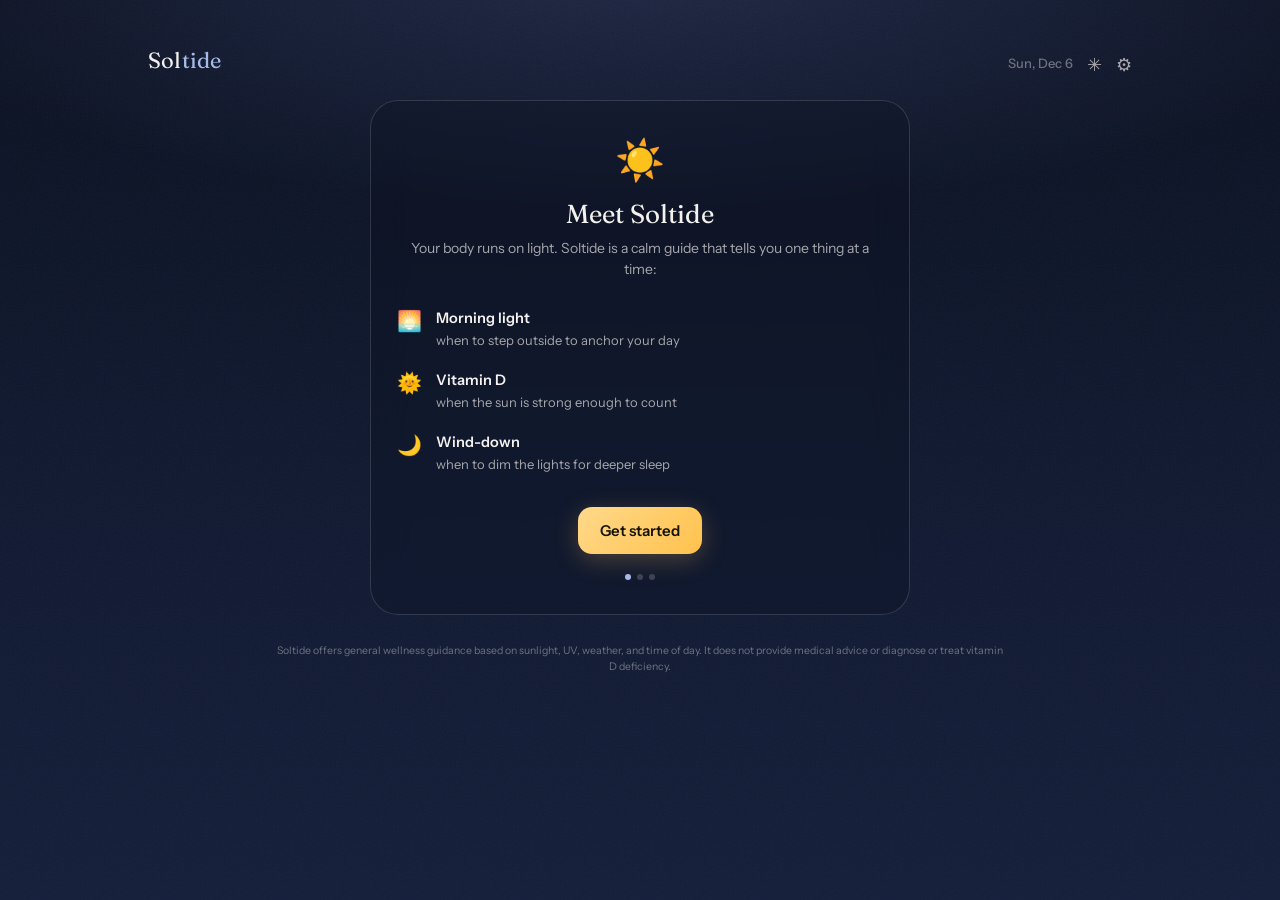
==== commit 95bbea0a: "De-purple palette, declutter hero, elevate sun timer Evening/night themes to blue (no purple); cut h" ====
--- a/index.html
+++ b/index.html
@@ -37,12 +37,13 @@
   }
   /* each time of day gets a distinct sky: pre-dawn indigo → peach dawn → clear blue morning →
      luminous midday → amber golden hour → violet dusk → deep night */
-  .theme-dawn    { --bg-top:#1c1d44; --bg-mid:#3a2f57; --bg-bottom:#6b4a5f; --glow:rgba(255,168,140,.32); --accent:#ffb59b; --accent-soft:rgba(255,181,155,.2); }
+  /* blue-and-warm sky palette, purple removed */
+  .theme-dawn    { --bg-top:#141a34; --bg-mid:#39374f; --bg-bottom:#6a4c50; --glow:rgba(255,172,140,.3);  --accent:#ffb59b; --accent-soft:rgba(255,181,155,.2); }
   .theme-morning { --bg-top:#123056; --bg-mid:#2d5583; --bg-bottom:#5e83a8; --glow:rgba(255,206,120,.34); --accent:#ffd27a; --accent-soft:rgba(255,210,122,.2); }
   .theme-midday  { --bg-top:#134a86; --bg-mid:#2f74ad; --bg-bottom:#63a0c9; --glow:rgba(255,241,196,.4);  --accent:#fff0b0; --accent-soft:rgba(255,240,176,.22); }
-  .theme-golden  { --bg-top:#241a3d; --bg-mid:#6b3a4e; --bg-bottom:#b06a49; --glow:rgba(255,158,92,.36);  --accent:#ffb066; --accent-soft:rgba(255,176,102,.2); }
-  .theme-evening { --bg-top:#141031; --bg-mid:#2f2352; --bg-bottom:#4a2f63; --glow:rgba(190,150,220,.28); --accent:#d6a8e6; --accent-soft:rgba(214,168,230,.18); }
-  .theme-night   { --bg-top:#0a1020; --bg-mid:#0f1830; --bg-bottom:#141d3a; --glow:rgba(120,140,230,.22); --accent:#aeb8ff; --accent-soft:rgba(174,184,255,.18); }
+  .theme-golden  { --bg-top:#1a2340; --bg-mid:#6a4844; --bg-bottom:#b06a49; --glow:rgba(255,158,92,.34);  --accent:#ffb066; --accent-soft:rgba(255,176,102,.2); }
+  .theme-evening { --bg-top:#0f1730; --bg-mid:#1f2b46; --bg-bottom:#31415d; --glow:rgba(205,158,128,.22); --accent:#e6b892; --accent-soft:rgba(230,184,146,.16); }
+  .theme-night   { --bg-top:#0a1020; --bg-mid:#0f1830; --bg-bottom:#141d3a; --glow:rgba(120,140,230,.2);  --accent:#a6bce8; --accent-soft:rgba(166,188,232,.18); }
 
   * { margin: 0; padding: 0; box-sizing: border-box; -webkit-tap-highlight-color: transparent; }
   html { height: 100%; }
@@ -89,7 +90,7 @@
     .hero .sun-times { max-width: 440px; margin: -2px auto 0; }
     .hero h1 { font-size: 42px; margin-top: 2px; }
     .hero p { font-size: 15.5px; max-width: 48ch; }
-    .at-value { font-size: 34px; }
+    .at-value { font-size: 46px; }
     .hero-body { margin-top: 20px; }
     .state-card { max-width: 540px; margin: 0 auto; }
     footer { max-width: 760px; margin: 0 auto; }
@@ -175,8 +176,8 @@
     position: absolute; left: 0; right: 0; top: 52%; transform: translateY(-50%);
     text-align: center; pointer-events: none;
   }
-  .at-label { font-size: 10px; font-weight: 600; letter-spacing: .14em; text-transform: uppercase; color: var(--ink-faint); margin-bottom: 3px; }
-  .at-value { font-family: var(--serif); font-weight: 400; font-size: 30px; letter-spacing: .01em; color: var(--ink); font-variant-numeric: tabular-nums; line-height: 1; }
+  .at-label { font-size: 10.5px; font-weight: 600; letter-spacing: .16em; text-transform: uppercase; color: var(--ink-dim); margin-bottom: 5px; }
+  .at-value { font-family: var(--serif); font-weight: 400; font-size: 40px; letter-spacing: .01em; color: var(--ink); font-variant-numeric: tabular-nums; line-height: 1; }
   .at-value.ticking { color: var(--accent); }
   .arc-track { stroke: rgba(255,255,255,.1); }
   .arc-day { stroke: url(#arcGrad); }
@@ -186,7 +187,7 @@
   .st.st-r { flex-direction: row; }
   .st-ico { font-size: 15px; font-weight: 700; line-height: 1; }
   .st-ico.rise { color: #ffd27a; }
-  .st-ico.set { color: #d3a0c0; }
+  .st-ico.set { color: #e0a37e; }
   .st-wrap { display: flex; flex-direction: column; line-height: 1.15; }
   .st.st-r .st-wrap { text-align: right; }
   .st-lab { font-size: 10px; font-weight: 600; letter-spacing: .12em; text-transform: uppercase; color: var(--ink-faint); }
@@ -498,13 +499,8 @@
       </div>
       <div class="hero-body">
         <h1 id="heroTitle">—</h1>
-        <p id="heroSub">—</p>
         <div class="action" id="heroAction"></div>
         <button class="checkin hidden" id="checkinBtn">I got outside ☀️</button>
-        <div class="journey" id="journeyLine">
-          <span class="j-plant" id="jPlant">🌱</span>
-          <span class="j-label" id="jLabel">Start your light journey</span>
-        </div>
       </div>
     </div>
 
@@ -1069,7 +1065,6 @@
   applyTheme(day);
   $("heroState").textContent = state.label;
   $("heroTitle").textContent = state.title;
-  $("heroSub").textContent = state.sub;
   $("heroAction").innerHTML = state.action || "";
 
   // contextual check-in for the current light moment
@@ -1100,7 +1095,6 @@
   renderChips();
   renderVitaminChip(day);
   renderMoments();
-  renderJourney();
   renderEduTip();
   renderTimer();
   checkReminders(day);
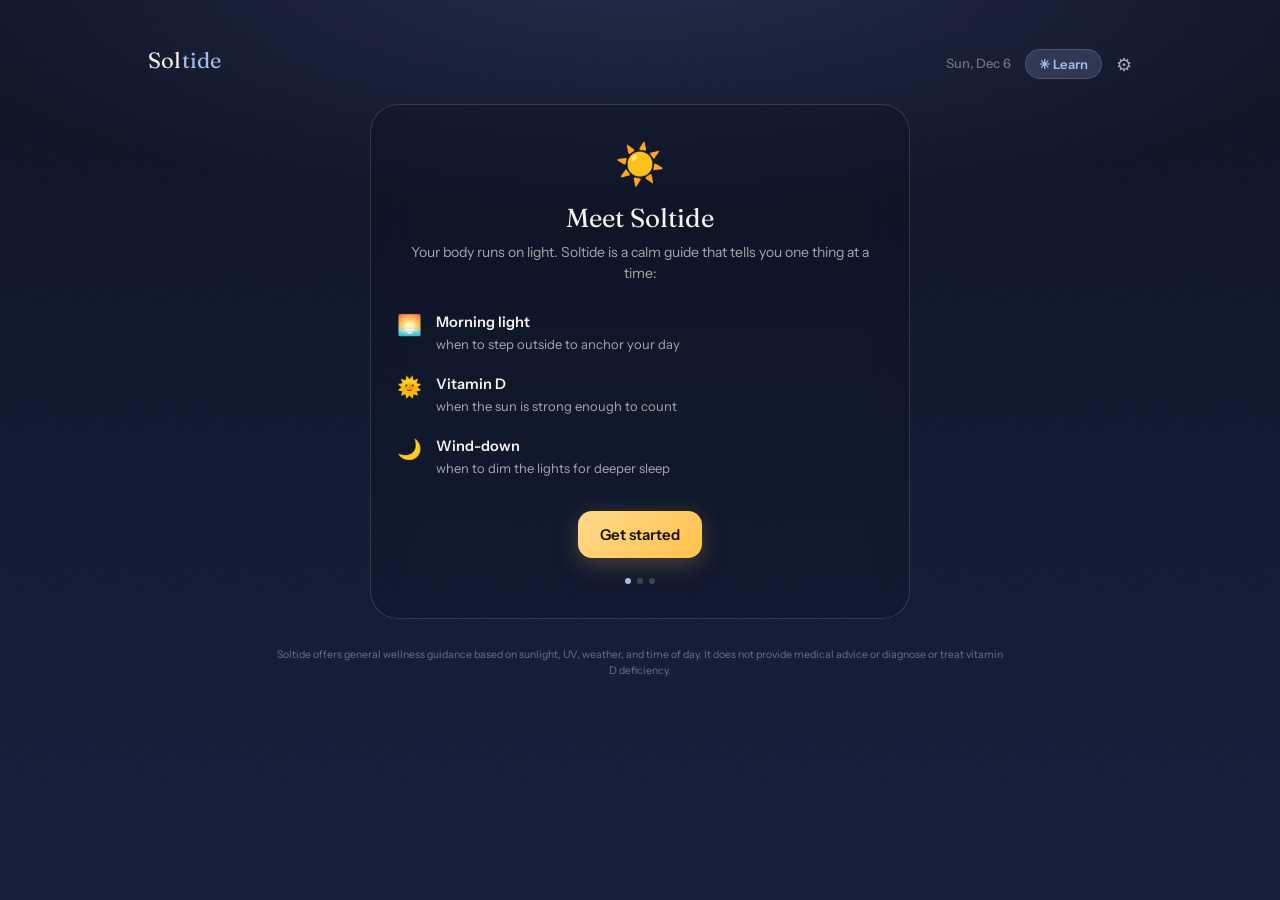
==== commit 250a7d03: "Evergreen sun-time button, simplify tracking, discoverable Learn One always-on Start/Stop sun timer " ====
--- a/index.html
+++ b/index.html
@@ -110,6 +110,13 @@
     background: none; border: none; color: var(--ink-dim); cursor: pointer;
     font-size: 18px; line-height: 1; padding: 12px; margin: -12px; transform: translateY(2px);
   }
+  .learn-pill {
+    font-family: var(--sans); font-size: 13px; font-weight: 600; cursor: pointer;
+    color: var(--accent); background: var(--accent-soft);
+    border: 1px solid var(--card-border); border-radius: 100px; padding: 6px 13px;
+    letter-spacing: .01em; transform: translateY(1px);
+  }
+  .learn-pill:active { transform: translateY(1px) scale(.96); }
 
   /* ---------- cards ---------- */
   .card {
@@ -425,7 +432,7 @@
     <div class="wordmark">Sol<span>tide</span></div>
     <div class="head-right">
       <div class="date-line" id="dateLine"></div>
-      <button class="gear" id="learnBtn" aria-label="Learn">✳</button>
+      <button class="learn-pill" id="learnBtn">✳ Learn</button>
       <button class="gear" id="gearBtn" aria-label="Settings">⚙︎</button>
     </div>
   </header>
@@ -720,22 +727,47 @@
   reminders: LS.get("reminders", { morning: false, midday: false, evening: false })
 };
 
-/* ---------- tracking: three light moments per day ----------
-   morning = morning light, midday = daylight/vitamin D, evening = wind-down.
+/* ---------- tracking: one evergreen sun-time stopwatch ----------
+   Start/stop as many times as you like; every session adds to today's total.
+   The morning-light and vitamin-D windows are guidance; a session that lands
+   in one auto-marks it (a ✓), but you never have to think about them.
    Days reset on their own; no chains, no guilt. */
-const MOMENTS = ["morning", "midday", "evening"];
-const MOMENT_LABELS = {
-  morning: ["I got my morning light ☀️", "Morning light ✓"],
-  midday:  ["I got some daylight ☀️", "Daylight ✓"],
-  evening: ["I'm winding down 🌙", "Winding down ✓"]
-};
+const MOMENTS = ["morning", "midday"];      // sun windows that can be auto-marked
 function getMoments() { return LS.get("moments", {}); }
 function todayMoments() { return getMoments()[dayKey(now())] || {}; }
-function logMoment(m) {
-  const all = getMoments();
+function todaySunMin() { return (LS.get("sunmin", {})[dayKey(now())]) || {}; }
+function todaySunTotal() { return todaySunMin().total || 0; }
+
+// which guidance window (if any) contains the given moment right now
+function currentSunWindow(day) {
+  if (!day) return null;
+  const t = now();
+  if (day.vd && t >= day.vd.start && t <= day.vd.end) return "midday";
+  if (day.mlStart && day.mlEnd && t >= day.mlStart && t <= day.mlEnd) return "morning";
+  return null;
+}
+// record a finished session: add to today's total, and mark/accumulate the window it fell in
+function logSunSession(minutes, window) {
   const k = dayKey(now());
-  all[k] = { ...(all[k] || {}), [m]: true };
-  LS.set("moments", all);
+  const mins = LS.get("sunmin", {});
+  const day = mins[k] || {};
+  day.total = (day.total || 0) + minutes;
+  if (window) day[window] = (day[window] || 0) + minutes;
+  mins[k] = day; LS.set("sunmin", mins);
+  if (window) { const all = getMoments(); all[k] = { ...(all[k] || {}), [window]: true }; LS.set("moments", all); }
+}
+
+/* real wall-clock stopwatch; survives reload / backgrounding */
+function getSession() { return LS.get("session", null); }        // { start: ms }
+function startSession() { LS.set("session", { start: Date.now() }); }
+function clearSession() { try { localStorage.removeItem("sol_session"); } catch {} }
+function sessionElapsedMs() { const s = getSession(); return s ? Date.now() - s.start : 0; }
+function stopSession() {
+  const s = getSession(); if (!s) return 0;
+  const mins = Math.max(1, Math.round(sessionElapsedMs() / 60000));
+  logSunSession(mins, currentSunWindow(lastDay));
+  clearSession();
+  return mins;
 }
 // migrate the old single-tap checkins (each counted as a morning)
 (function migrateCheckins() {
@@ -966,10 +998,10 @@
 
 function renderWindows(day) {
   const { t, sunrise, sunset, vd, mlStart, mlEnd, dimStart } = day;
-  const tm = todayMoments();
+  const tm = todayMoments(), sm = todaySunMin();
   const rows = [];
-  if (sunrise) rows.push({ icon: "🌅", name: "Morning light", start: mlStart, end: mlEnd, time: fmtRange(mlStart, mlEnd), done: tm.morning });
-  if (vd) rows.push({ icon: "🌞", name: "Vitamin D", start: vd.start, end: vd.end, time: fmtRange(vd.start, vd.end), done: tm.midday });
+  if (sunrise) rows.push({ icon: "🌅", name: "Morning light", start: mlStart, end: mlEnd, time: fmtRange(mlStart, mlEnd), done: tm.morning, min: sm.morning });
+  if (vd) rows.push({ icon: "🌞", name: "Vitamin D", start: vd.start, end: vd.end, time: fmtRange(vd.start, vd.end), done: tm.midday, min: sm.midday });
   else rows.push({ icon: "🌞", name: "Vitamin D", start: null, end: null, time: "Not today", muted: true });
   if (dimStart) rows.push({ icon: "🌙", name: "Dim down", start: dimStart, end: null, time: `after ${fmtTime(dimStart)}`, done: tm.evening });
 
@@ -979,7 +1011,9 @@
     else if (r.start && !r.end && t >= r.start) cls += " now";
     else if ((r.end && t > r.end) || r.muted) cls += " past";
     const done = r.done ? '<span class="w-done">✓</span>' : "";
-    return `<div class="${cls}"><span class="w-icon">${r.icon}</span><span class="w-name">${r.name}${done}</span><span class="w-time">${r.time}</span></div>`;
+    // for a completed sun moment, show the logged minutes in place of the window time
+    const right = (r.done && r.min) ? `${r.min} min` : r.time;
+    return `<div class="${cls}"><span class="w-icon">${r.icon}</span><span class="w-name">${r.name}${done}</span><span class="w-time">${right}</span></div>`;
   }).join("");
 }
 
@@ -1007,32 +1041,10 @@
 
 /* today's completion → timeline header count */
 function renderMoments() {
-  const tm = todayMoments();
-  const count = MOMENTS.filter(k => tm[k]).length;
-  $("tlCount").textContent = count === 3 ? "All 3 ✓" : `${count} of 3`;
-}
-
-/* gentle journey: cumulative days with any light logged; grows, never resets */
-function journeyInfo() {
-  const all = getMoments();
-  const days = Object.keys(all).filter(k => {
-    const m = all[k]; return m && (m.morning || m.midday || m.evening);
-  }).length;
-  let plant, label;
-  if (days === 0)       { plant = "🌱"; label = "Plant your first day of light"; }
-  else if (days === 1)  { plant = "🌱"; label = "Day 1. Your journey begins."; }
-  else if (days <= 6)   { plant = "🌱"; label = `${days} days in · finding your rhythm`; }
-  else if (days <= 13)  { plant = "🌿"; label = `${days} days of light · one week strong`; }
-  else if (days <= 29)  { plant = "🌿"; label = `${days} days · two weeks and growing`; }
-  else if (days <= 89)  { plant = "🌳"; label = `${days} days · a month of light`; }
-  else                  { plant = "🌳"; label = `${days} days · deeply rooted`; }
-  return { days, plant, label };
-}
-function renderJourney() {
-  const j = journeyInfo();
-  $("jPlant").textContent = j.plant;
-  $("jLabel").textContent = j.label;
-}
+  const tot = todaySunTotal();
+  $("tlCount").textContent = tot ? `${tot} min of sun ☀️` : "";
+}
+
 
 /* rotating daily light tip (stable per day) */
 const TIPS = [
@@ -1067,18 +1079,19 @@
   $("heroTitle").textContent = state.title;
   $("heroAction").innerHTML = state.action || "";
 
-  // contextual check-in for the current light moment
-  currentMoment = state.moment || null;
+  // one evergreen sun-time button: start/stop, always available while the sun is up
   const btn = $("checkinBtn");
-  if (currentMoment) {
-    btn.classList.remove("hidden");
-    if (todayMoments()[currentMoment]) {
-      btn.textContent = MOMENT_LABELS[currentMoment][1];
-      btn.classList.add("done"); btn.disabled = true;
-    } else {
-      btn.textContent = MOMENT_LABELS[currentMoment][0];
-      btn.classList.remove("done"); btn.disabled = false;
-    }
+  const sess = getSession();
+  const t = now();
+  const daytime = day.sunrise && day.sunset && t >= day.sunrise && t < day.sunset;
+  if (sess) {
+    btn.classList.remove("hidden", "done");
+    btn.textContent = "Stop & log ■";
+    btn.disabled = false;
+  } else if (daytime) {
+    btn.classList.remove("hidden", "done");
+    btn.textContent = "Start sun time ☀️";
+    btn.disabled = false;
   } else {
     btn.classList.add("hidden");
   }
@@ -1086,9 +1099,11 @@
   $("tSunrise").textContent = fmtTime(day.sunrise);
   $("tSunset").textContent = fmtTime(day.sunset);
   const fmtHour = d => d.toLocaleTimeString([], { hour: "numeric" }).replace(" ", "");
+  const sunTot = todaySunTotal();
+  const sunBit = "";  // shown in the timeline header instead
   const uvPeakBit = wx?.uvPeak && wx?.uvMax != null ? ` · UV peak <b>${Math.round(wx.uvMax)}</b> at ${fmtHour(wx.uvPeak)}` : "";
   $("glance").innerHTML = (day.sunrise && day.sunset)
-    ? `<b>${fmtDur(day.sunset - day.sunrise)}</b> daylight · noon <b>${fmtTime(day.solarNoon)}</b>${uvPeakBit}`
+    ? `${sunBit}<b>${fmtDur(day.sunset - day.sunrise)}</b> daylight · noon <b>${fmtTime(day.solarNoon)}</b>${uvPeakBit}`
     : "";
   renderArc(day);
   renderWindows(day);
@@ -1112,9 +1127,25 @@
   if (h > 0) return { text: `${h}h ${m}m`, ticking: false };
   return { text: `${m}:${String(sec).padStart(2, "0")}`, ticking: true };
 }
+function fmtStopwatch(ms) {
+  const s = Math.max(0, Math.floor(ms / 1000));
+  const m = Math.floor(s / 60), sec = s % 60;
+  return `${m}:${String(sec).padStart(2, "0")}`;
+}
 function renderTimer() {
+  const val = $("atValue"), lab = $("atLabel");
+  // a running sun session takes over the arc display: live count-up
+  const sess = getSession();
+  if (sess) {
+    const goal = currentSunWindow(lastDay) === "morning" ? 20 : 15;  // gentle target
+    const ms = sessionElapsedMs();
+    const hit = ms >= goal * 60000;
+    lab.textContent = hit ? "Sun time · goal reached ✓" : `Sun time · goal ${goal} min`;
+    val.textContent = fmtStopwatch(ms);
+    val.classList.add("ticking");
+    return;
+  }
   const day = lastDay;
-  const val = $("atValue"), lab = $("atLabel");
   if (!day || !day.sunrise || !day.sunset) {
     lab.textContent = day && day.polar === "day" ? "Midnight sun" : day && day.polar === "night" ? "Polar night" : "";
     val.textContent = day && day.polar ? "—" : "";
@@ -1401,14 +1432,18 @@
   toast("Open the file to add to your calendar 📅");
 });
 
-/* ---------- check-in ---------- */
+/* ---------- evergreen sun-time button: start / stop ---------- */
 $("checkinBtn").addEventListener("click", () => {
-  if (!currentMoment) return;
-  logMoment(currentMoment);
-  renderAll();
-  const count = MOMENTS.filter(k => todayMoments()[k]).length;
-  toast(count === 3 ? "All three moments today ☀️ Beautiful" :
-        currentMoment === "evening" ? "Sleep well 🌙" : "Logged ☀️ Nice");
+  if (getSession()) {                           // stop & log
+    const mins = stopSession();
+    renderAll();
+    toast(`Logged ${mins} min of sun ☀️ · ${todaySunTotal()} min today`);
+  } else {                                       // start the stopwatch
+    startSession();
+    renderAll();
+    renderTimer();
+    toast("Timing your sun. Tap Stop when you head in.");
+  }
 });
 
 /* ---------- learn / education ----------
